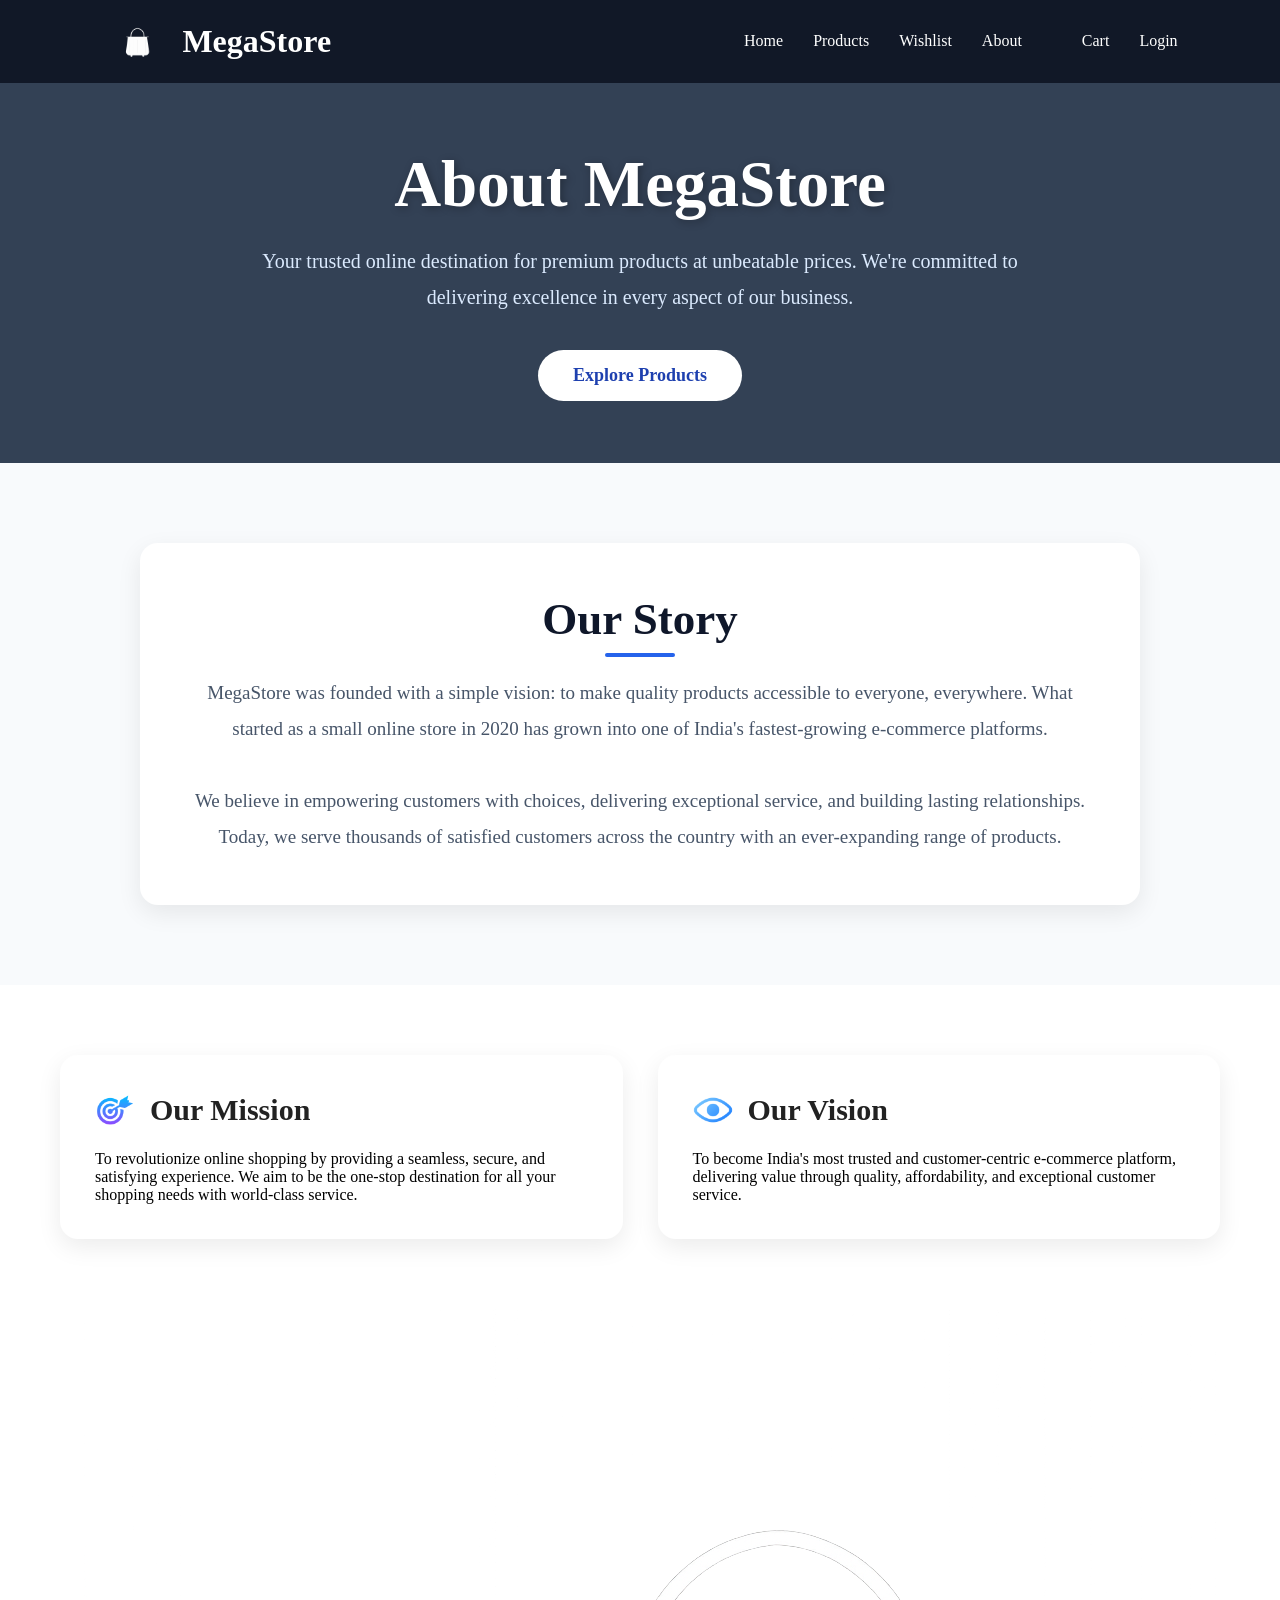
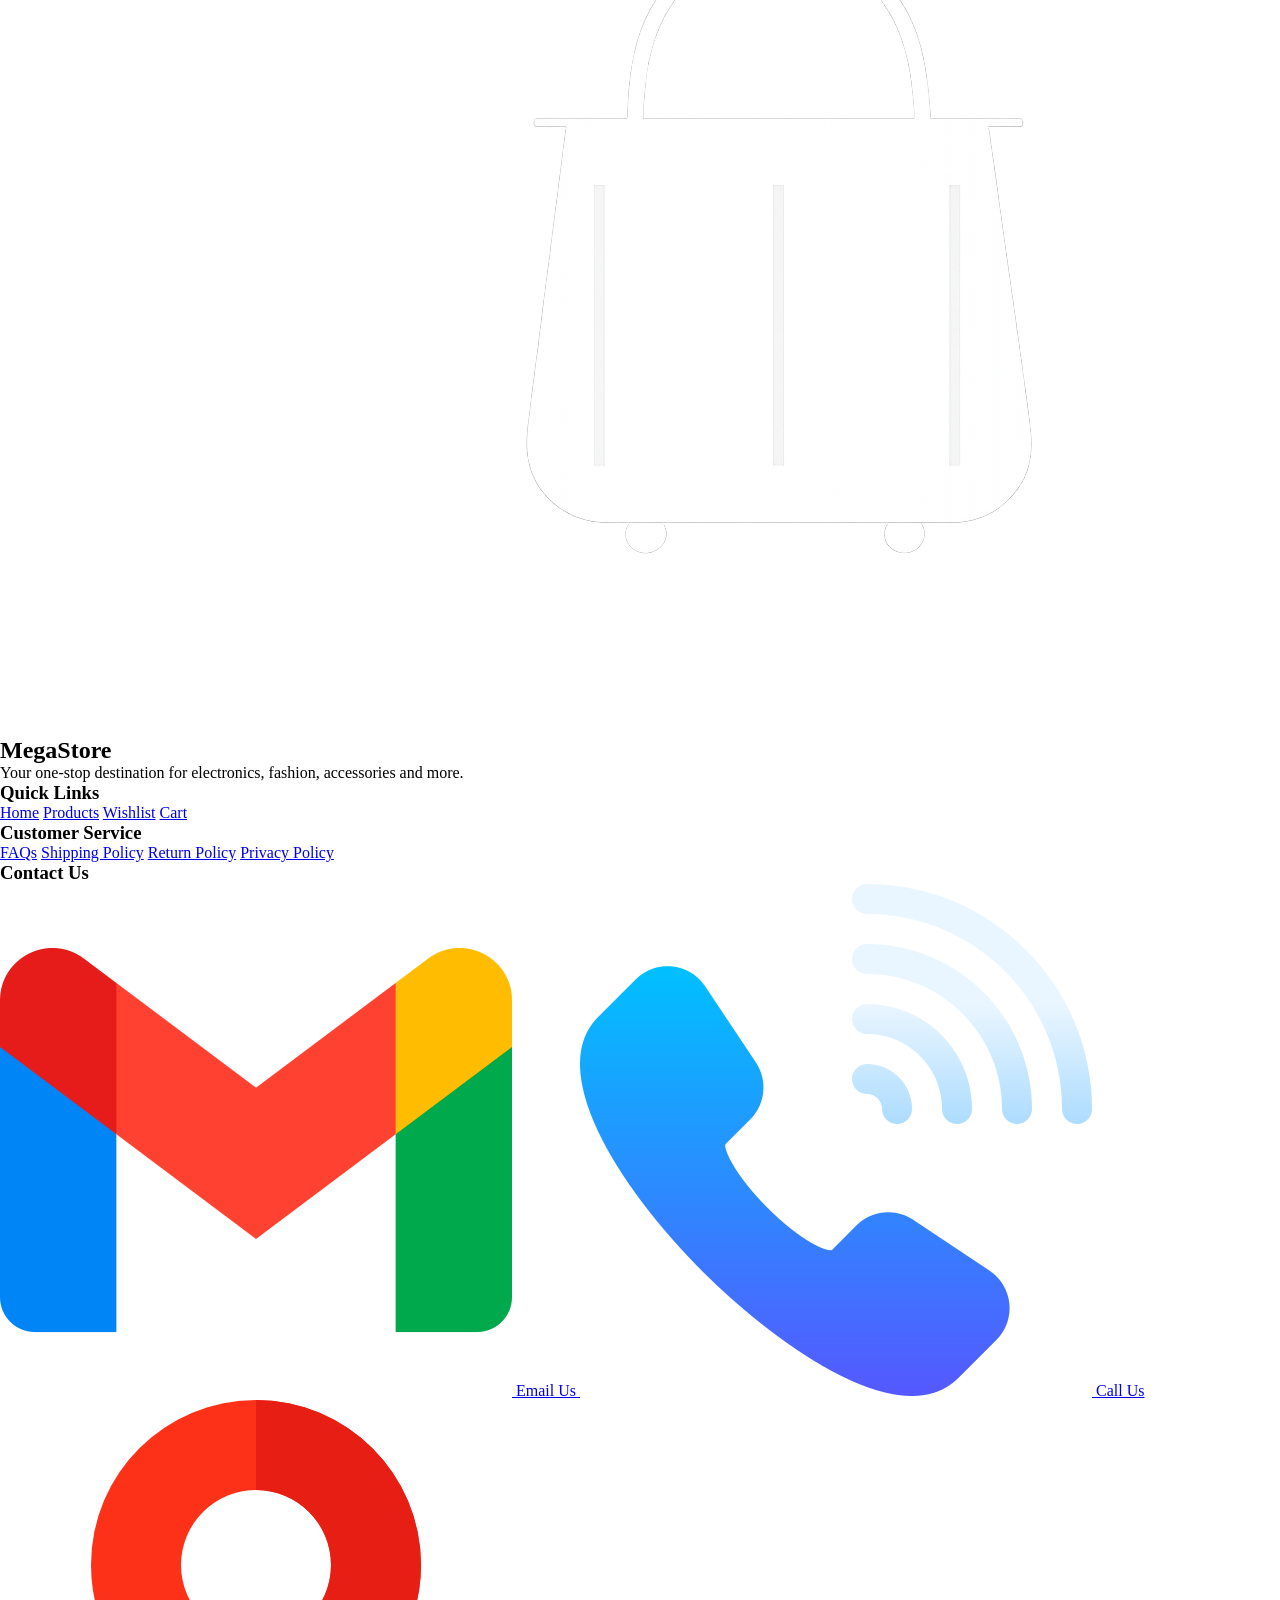
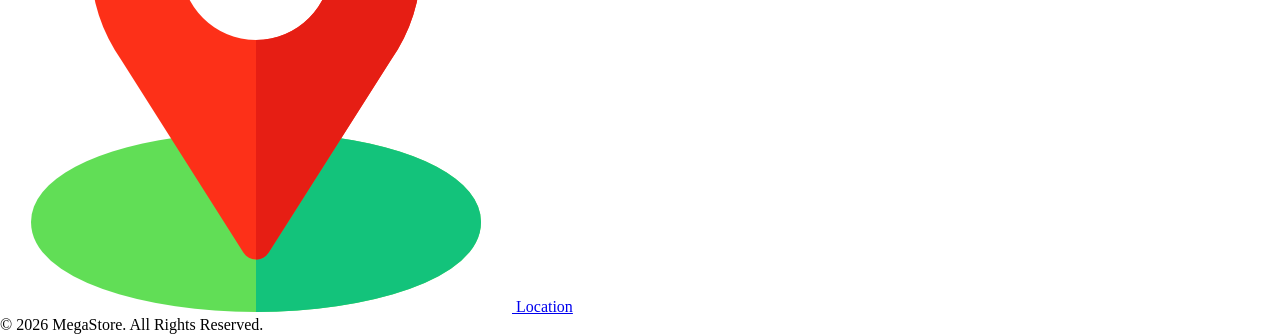
==== pages/about.html @ 61e73c15 "mission vission add" ====
<!DOCTYPE html>
<html>
<head>
  <title>About Page</title>
  <link rel="stylesheet" href="./../css/about.css">
  <link rel="stylesheet" href="./../css/header.css">
  <link rel="stylesheet" href="./../css/footer.css">
</head>
<body>
     <!-- header -->
  <header>
    <nav class="navbar">
      <div class="logo">
        <img src="./../images/logo.png" alt="Logo" class="logo-img" />
        <a href="./../index.html">MegaStore</a>
      </div>

      <ul class="nav-links">
        <li><a href="./../index.html">Home</a></li>
        <li><a href="#">Products</a></li>
        <li><a href="#">Wishlist</a></li>
        <li><a href="./about.html">About</li>
        <li><a href="#">Cart</a></li>
        <li><a href="#">Login</a></li>
      </ul>

      <div class="menu-btn" onclick="toggleMenu()">
        <img src="./../images/menu.png" alt="menu" />
      </div>
  </header>

   <!-- About Hero Section -->
<section class="hero">
    <div class="hero-content">
        <h1>About MegaStore</h1>

        <p>
            Your trusted online destination for premium products at unbeatable
            prices. We're committed to delivering excellence in every aspect
            of our business.
        </p>

        <a href="#" class="hero-btn">Explore Products</a>
    </div>
</section>

    <!-- About Content -->
    <section class="about-content">
      <div class="about-section">
        <h2>Our Story</h2>
        <p class="about-text">
          MegaStore was founded with a simple vision: to make quality products accessible to everyone, everywhere. What started as a small online store in 2020 has grown into one of India's fastest-growing e-commerce platforms. 
          <br><br>
          We believe in empowering customers with choices, delivering exceptional service, and building lasting relationships. Today, we serve thousands of satisfied customers across the country with an ever-expanding range of products.
        </p>
      </div>
    </section>

    <!-- Mission & Vision -->
<section class="mission-vision">

    <div class="mission-card">
        <h3>
            <img src="./../images/mission.png" alt="Mission" class="title-icon">
            Our Mission
        </h3>

        <p>
            To revolutionize online shopping by providing a seamless, secure, and satisfying experience.
            We aim to be the one-stop destination for all your shopping needs with world-class service.
        </p>
    </div>

    <div class="vision-card">
        <h3>
            <img src="./../images/vision.png" alt="Vision" class="title-icon">
            Our Vision
        </h3>

        <p>
            To become India's most trusted and customer-centric e-commerce platform,
            delivering value through quality, affordability, and exceptional customer service.
        </p>
    </div>

</section>


     <!-- footer -->
    <footer class="footer">
      <div class="footer-container">
        <div class="footer-box">
          <div class="footer-logo">
            <img src="./../images/logo.png" alt="Logo" class="footer-logo-img" />
            <h2>MegaStore</h2>
          </div>
          <p>
            Your one-stop destination for electronics, fashion, accessories and
            more.
          </p>
        </div>

        <div class="footer-box">
          <h3>Quick Links</h3>

          <a href="./../index.html">Home</a>
          <a href="./products.html">Products</a>
          <a href="./wishlist.html">Wishlist</a>
          <a href="./cart.html">Cart</a>
        </div>

        <div class="footer-box">
          <h3>Customer Service</h3>

          <a href="#">FAQs</a>
          <a href="#">Shipping Policy</a>
          <a href="#">Return Policy</a>
          <a href="#">Privacy Policy</a>
        </div>

        <div class="footer-box">
          <h3>Contact Us</h3>

          <a href="mailto:pratikshashinde2622@gmail.com">
            <img src="./../images/gmail.png" class="contact-icon" /> 
             Email Us
          </a>

          <a href="tel:+919595527262">
            <img src="./../images/phone.png" class="contact-icon" />
             Call Us
          </a>

          <a href="https://maps.app.goo.gl/vdkeZXEgAPpNCxTE6" target="_blank">
            <img src="./../images/location.png" class="contact-icon" />
            Location
          </a>
        </div>
      </div>

      <div class="footer-bottom">
        <p>© 2026 MegaStore. All Rights Reserved.</p>
      </div>
    </footer>
</body>
</html>
---- css/about.css ----
/* About Page Specific Styles */
 .about-hero {
   background: linear-gradient(135deg, #1e293b, #3b82f6);
   color: white;
   /* padding: 100px 8%; */
   padding: 120px 8% 100px;
   text-align: center;
 }

 /* Hero Section */
.hero{
    min-height: 380px;
    width: 100%;
    display: flex;
    justify-content: center;
    align-items: center;
    text-align: center;
    padding: 0 10%;

    background: #334155;
    color: #fff;
}
/* Hero Content */
.hero-content{
    max-width: 800px;
}

.hero-content h1{
    font-size: 65px;
    font-weight: 700;
    margin-bottom: 20px;
    line-height: 1.2;
    text-shadow: 2px 2px 8px rgba(0,0,0,0.3);
}

.hero-content p{
    font-size: 20px;
    line-height: 1.8;
    color: #dbeafe;
    margin-bottom: 35px;
}
/* Button */
.hero-btn{
    display: inline-block;
    padding: 15px 35px;
    background: #fff;
    color: #1e40af;
    text-decoration: none;
    border-radius: 40px;
    font-size: 18px;
    font-weight: 600;
    transition: 0.3s ease;
}

.hero-btn:hover{
    background: #2563eb;
    color: white;
    transform: translateY(-5px);
    box-shadow: 0 10px 25px rgba(37,99,235,0.4);
}
      /* About Content Section */
      .about-content{
    background: #f8fafc;
    padding: 80px 10%;
}

.about-section{
    max-width: 1000px;
    margin: auto;
    background: #fff;
    padding: 50px;
    border-radius: 18px;
    box-shadow: 0 8px 25px rgba(0,0,0,0.08);
    text-align: center;
}

.about-section h2{
    font-size: 45px;
    color: #0f172a;
    margin-bottom: 30px;
    position: relative;
    display: inline-block;
}

.about-section h2::after{
    content: "";
    position: absolute;
    width: 70px;
    height: 4px;
    background: #2563eb;
    left: 50%;
    bottom: -12px;
    transform: translateX(-50%);
    border-radius: 5px;
}

.about-text{
    font-size: 19px;
    line-height: 1.9;
    color: #475569;
}

/* Mission & Vision Section */

.mission-vision{
    display: flex;
    justify-content: center;
    gap: 35px;
    margin: 70px auto;
    flex-wrap: wrap;
    max-width: 1200px;
    padding: 0 20px;
}

/* Cards */
.mission-card,
.vision-card{
    position: relative;
    overflow: hidden;
    flex: 1;
    min-width: 320px;
    background: #fff;
    border-radius: 18px;
    padding: 35px;
    box-shadow: 0 8px 25px rgba(0,0,0,0.08);
    transition: all 0.35s ease;
    cursor: pointer;
}

/* Blue Line */
.mission-card::before,
.vision-card::before{
    content: "";
    position: absolute;
    top: 0;
    left: 0;
    width: 0;
    height: 5px;
    background: #007bff;
    transition: width 0.4s ease;
}

/* Hover Effect */
.mission-card:hover,
.vision-card:hover{
    transform: translateY(-10px);
    box-shadow: 0 18px 40px rgba(0,0,0,0.18);
}

/* Blue Line Animation */
.mission-card:hover::before,
.vision-card:hover::before{
    width: 100%;
}

/* Heading */
.mission-card h3,
.vision-card h3{
    display: flex;
    align-items: center;
    gap: 15px;
    font-size: 30px;
    margin-bottom: 20px;
    color: #222;
}

/* Icon */
.title-icon{
    width: 40px;
    height: 40px;
}
---- css/header.css ----
* {
    margin: 0;
    padding: 0;
    box-sizing: border-box;
}

header .navbar {
    display: flex;
    justify-content: space-between;
    align-items: center;
    padding: 18px 8%;
    background-color: #111827;
    position: sticky;
    top: 0;
    z-index: 1000;
}

.logo {
    display: flex;
    align-items: center;
    gap: 10px;
}

.logo-img {
    width: 70px;
    height: auto;
    object-fit: contain;
    display: block;
}

.nav-links a:hover {
    color: #3b82f6;
}

.menu-btn {
    display: none;
    cursor: pointer;
}

.menu-btn img {
    width: 32px;
    height: 32px;
    object-fit: contain;
}

.logo a {
    text-decoration: none;
    color: white;
    font-size: 2rem;
    font-weight: bold;
    line-height: 1;
}

.nav-links {
    display: flex;
    list-style: none;
    gap: 30px;
}

.nav-links a {
    text-decoration: none;
    color: white;
    font-size: 1rem;
    transition: 0.3s;
}

/* responsive */
@media(max-width:768px) {

    .menu-btn {
        display: block;
    }

    .nav-links {
        position: absolute;
        top: 75px;
        left: 0;
        width: 100%;
        background: #111827;
        flex-direction: column;
        align-items: center;
        gap: 20px;
        padding: 20px 0;
        display: none;
    }

    .nav-links.active {
        display: flex !important;
    }
}
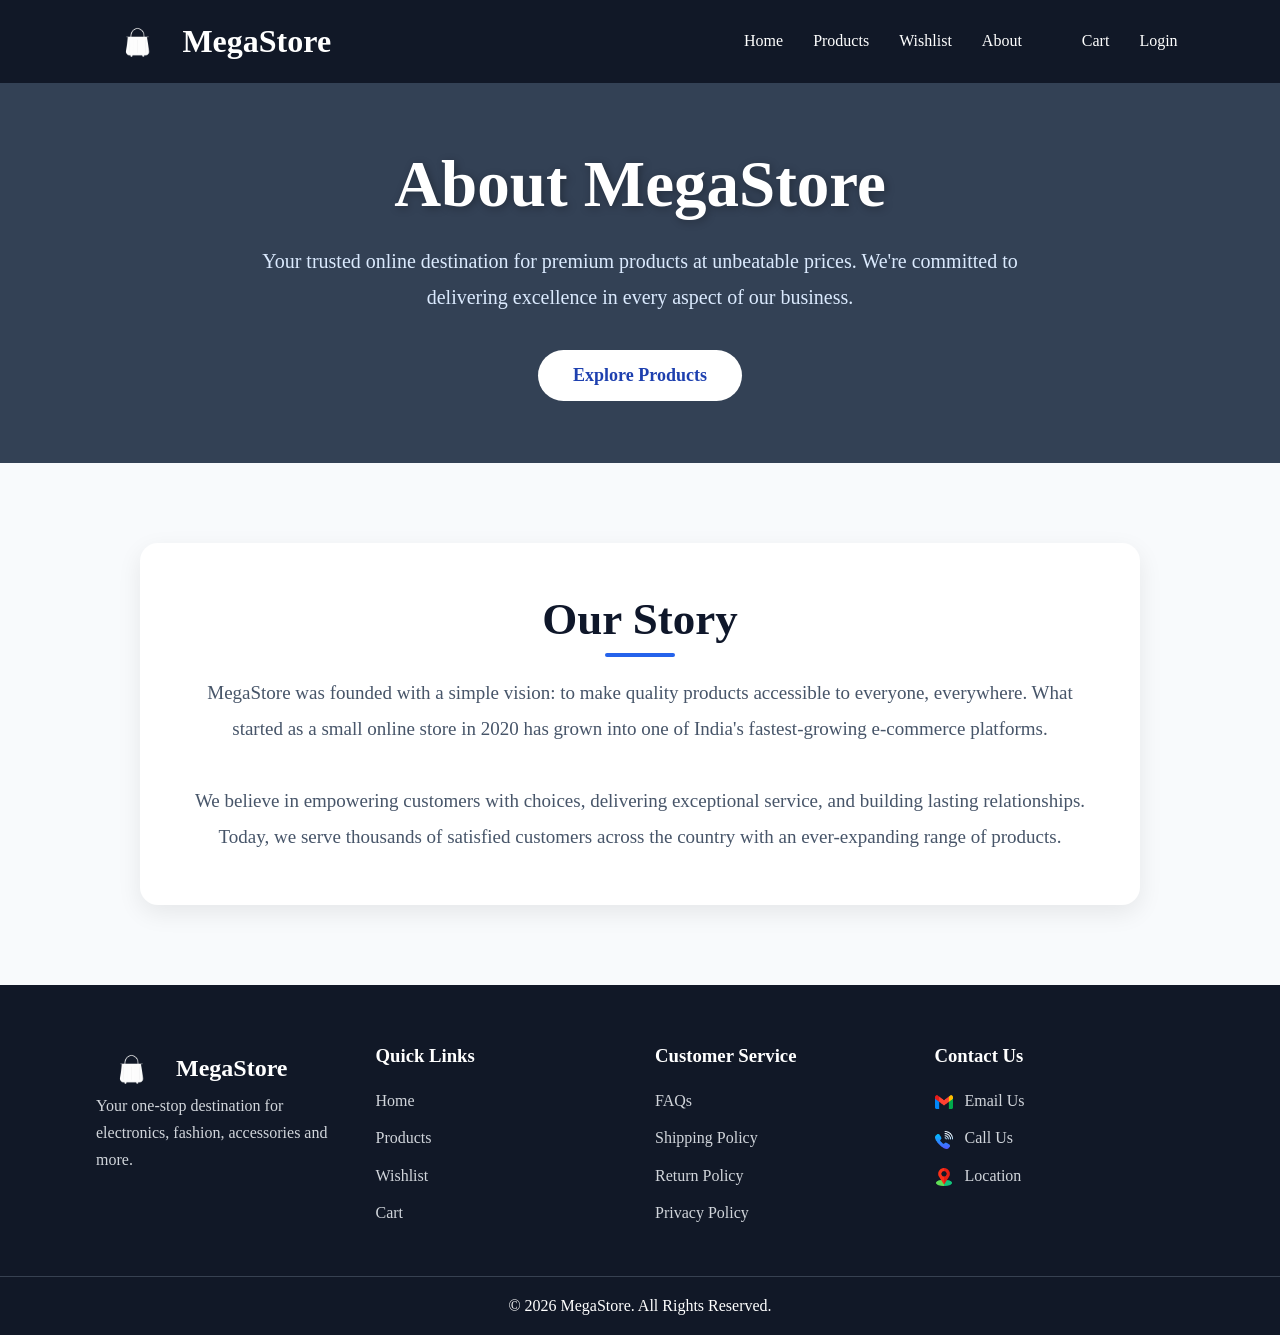
==== commit 2fdb3e66: "Merge branch 'PratikshaShinde21:main' into main" ====
--- a/pages/about.html
+++ b/pages/about.html
@@ -55,35 +55,6 @@
         </p>
       </div>
     </section>
-
-    <!-- Mission & Vision -->
-<section class="mission-vision">
-
-    <div class="mission-card">
-        <h3>
-            <img src="./../images/mission.png" alt="Mission" class="title-icon">
-            Our Mission
-        </h3>
-
-        <p>
-            To revolutionize online shopping by providing a seamless, secure, and satisfying experience.
-            We aim to be the one-stop destination for all your shopping needs with world-class service.
-        </p>
-    </div>
-
-    <div class="vision-card">
-        <h3>
-            <img src="./../images/vision.png" alt="Vision" class="title-icon">
-            Our Vision
-        </h3>
-
-        <p>
-            To become India's most trusted and customer-centric e-commerce platform,
-            delivering value through quality, affordability, and exceptional customer service.
-        </p>
-    </div>
-
-</section>
 
 
      <!-- footer -->
--- a/css/about.css
+++ b/css/about.css
@@ -98,74 +98,4 @@
     font-size: 19px;
     line-height: 1.9;
     color: #475569;
-}
-
-/* Mission & Vision Section */
-
-.mission-vision{
-    display: flex;
-    justify-content: center;
-    gap: 35px;
-    margin: 70px auto;
-    flex-wrap: wrap;
-    max-width: 1200px;
-    padding: 0 20px;
-}
-
-/* Cards */
-.mission-card,
-.vision-card{
-    position: relative;
-    overflow: hidden;
-    flex: 1;
-    min-width: 320px;
-    background: #fff;
-    border-radius: 18px;
-    padding: 35px;
-    box-shadow: 0 8px 25px rgba(0,0,0,0.08);
-    transition: all 0.35s ease;
-    cursor: pointer;
-}
-
-/* Blue Line */
-.mission-card::before,
-.vision-card::before{
-    content: "";
-    position: absolute;
-    top: 0;
-    left: 0;
-    width: 0;
-    height: 5px;
-    background: #007bff;
-    transition: width 0.4s ease;
-}
-
-/* Hover Effect */
-.mission-card:hover,
-.vision-card:hover{
-    transform: translateY(-10px);
-    box-shadow: 0 18px 40px rgba(0,0,0,0.18);
-}
-
-/* Blue Line Animation */
-.mission-card:hover::before,
-.vision-card:hover::before{
-    width: 100%;
-}
-
-/* Heading */
-.mission-card h3,
-.vision-card h3{
-    display: flex;
-    align-items: center;
-    gap: 15px;
-    font-size: 30px;
-    margin-bottom: 20px;
-    color: #222;
-}
-
-/* Icon */
-.title-icon{
-    width: 40px;
-    height: 40px;
-}
+}
--- a/css/footer.css
+++ b/css/footer.css
@@ -0,0 +1,65 @@
+/* footer */
+.footer {
+    background: #111827;
+    color: white;
+    padding-top: 60px;
+}
+
+.footer-logo{
+display: flex;
+    align-items: center;
+    gap: 10px;
+}
+
+.footer-logo-img{
+    width: 70px;
+    height: auto;
+    object-fit: contain;
+    display: block;
+}
+
+.footer-logo h2{
+    text-decoration: none;
+    color: white;
+    font-size: 24px;
+    font-weight: bold;
+    line-height: 1;
+}
+
+.footer-container {
+    width: 85%;
+    margin: auto;
+    display: grid;
+    grid-template-columns: repeat(auto-fit, minmax(220px, 1fr));
+    gap: 30px;
+}
+
+.footer-box h3 {
+    margin-bottom: 20px;
+}
+
+ .footer-box p ,
+.footer-box a { 
+    display: block;
+    color: #d1d5db;
+    text-decoration: none;
+    margin-bottom: 10px;
+    line-height: 1.7;
+}
+
+.footer-box a:hover {
+    color: #2563eb;
+}
+
+.footer-bottom {
+    text-align: center;
+    margin-top: 40px;
+    padding: 20px;
+    border-top: 1px solid #374151;
+}
+.contact-icon{
+    width: 18px;
+    height: 18px;
+    vertical-align: middle;
+    margin-right: 8px;
+}
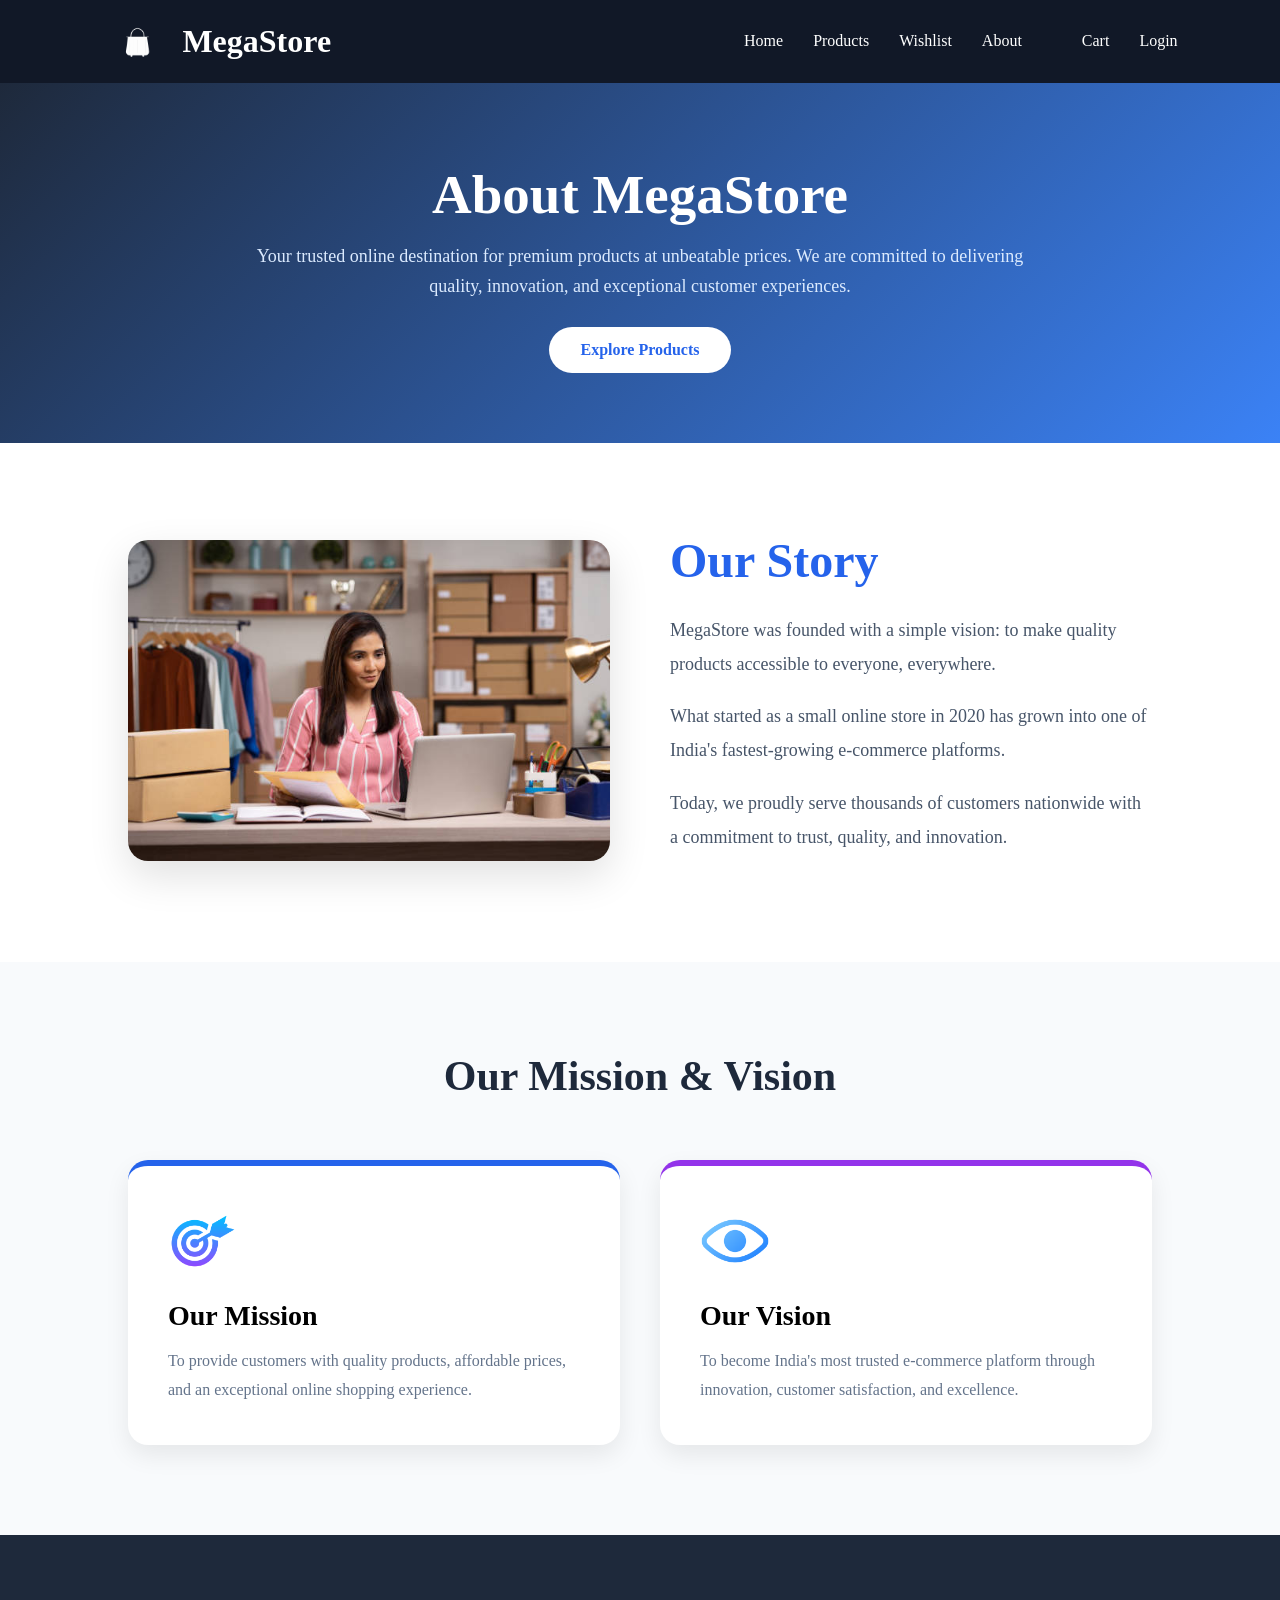
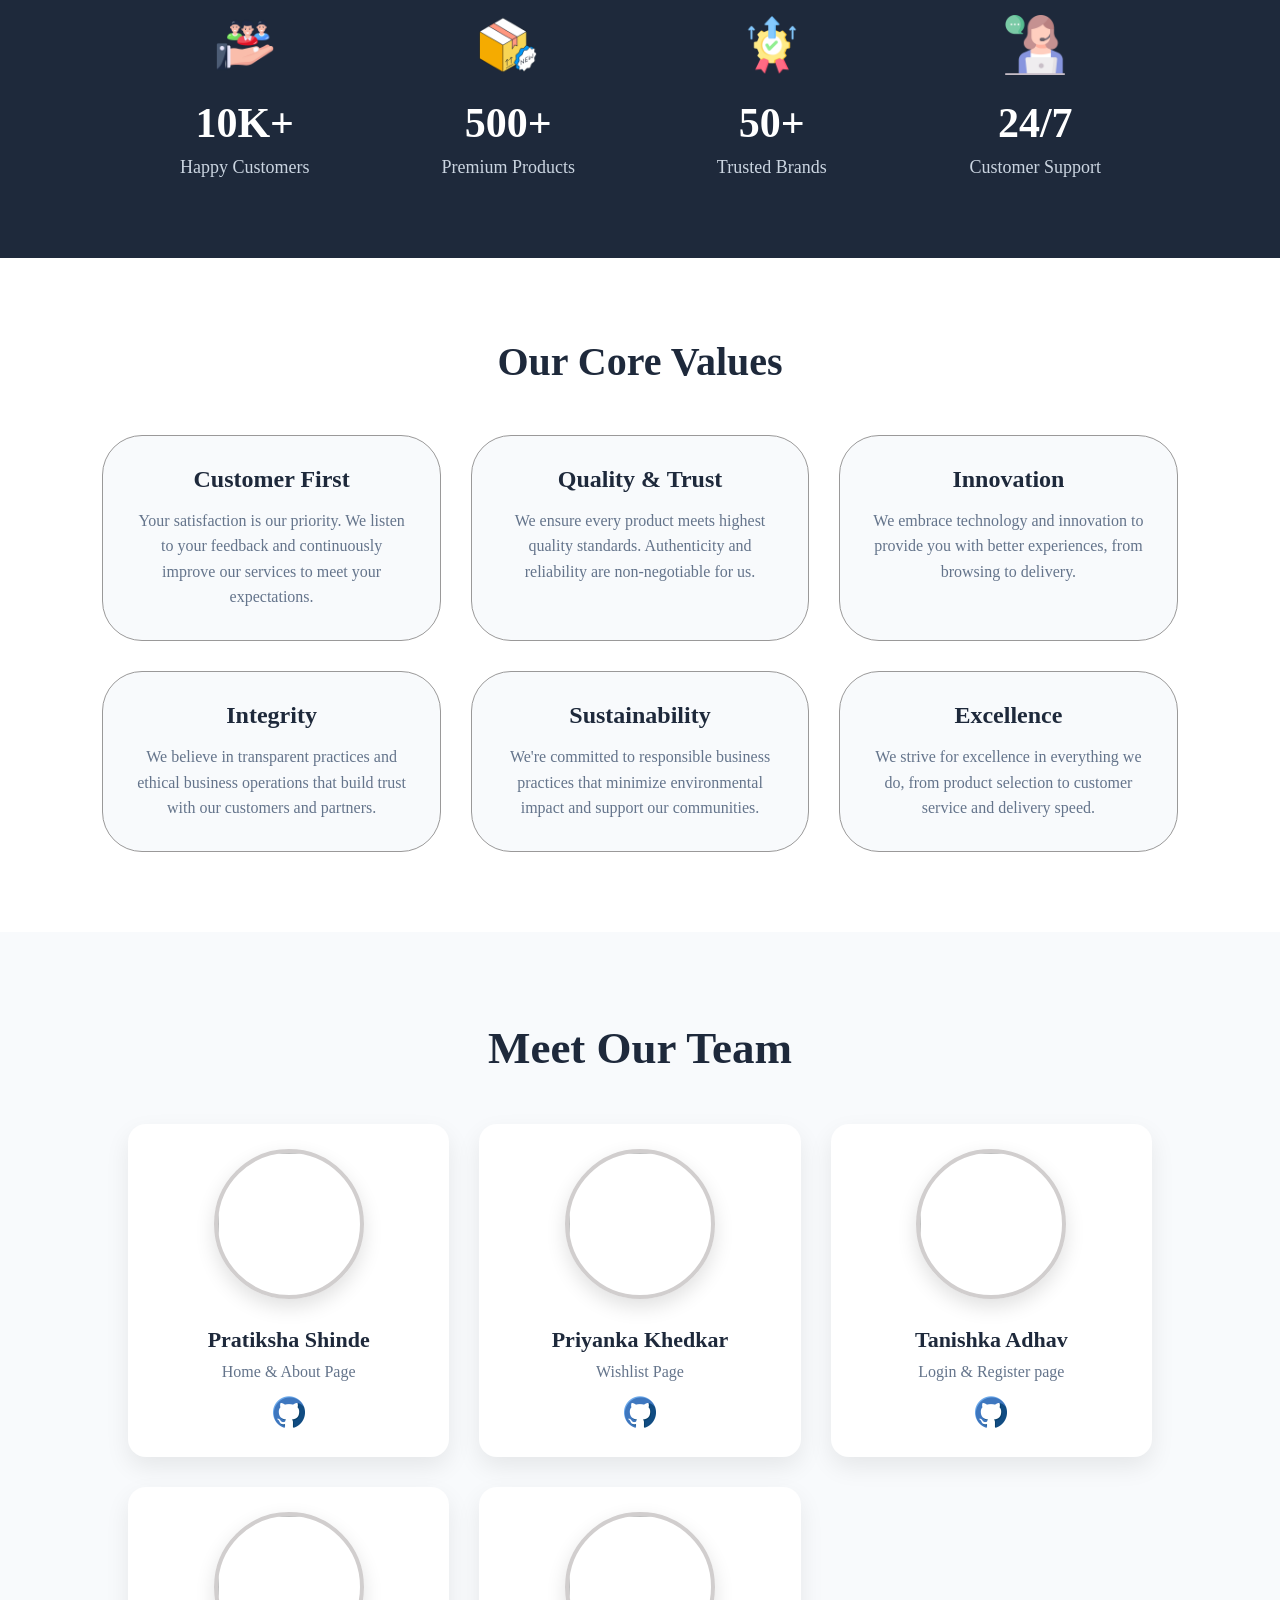
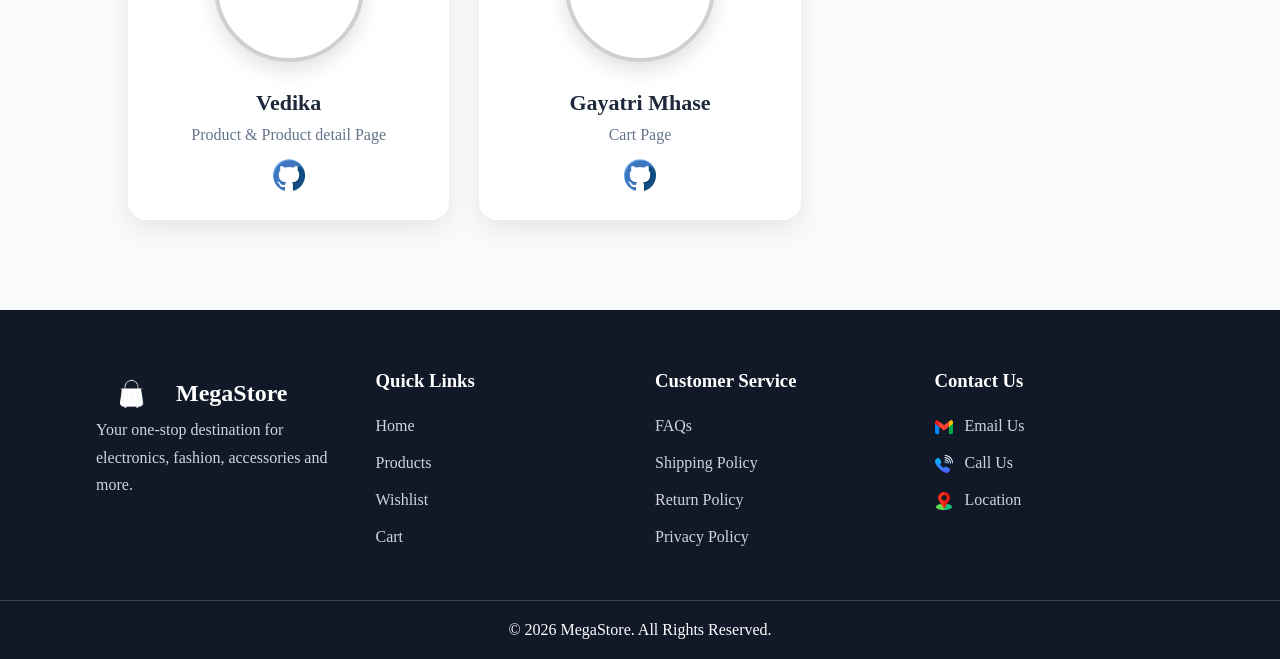
==== commit 216f5993: "team member add" ====
--- a/pages/about.html
+++ b/pages/about.html
@@ -17,11 +17,11 @@
 
       <ul class="nav-links">
         <li><a href="./../index.html">Home</a></li>
-        <li><a href="#">Products</a></li>
-        <li><a href="#">Wishlist</a></li>
+        <li><a href="./product.html">Products</a></li>
+        <li><a href="./wishlist.html">Wishlist</a></li>
         <li><a href="./about.html">About</li>
-        <li><a href="#">Cart</a></li>
-        <li><a href="#">Login</a></li>
+        <li><a href="./cart.html">Cart</a></li>
+        <li><a href="./login.html">Login</a></li>
       </ul>
 
       <div class="menu-btn" onclick="toggleMenu()">
@@ -29,32 +29,271 @@
       </div>
   </header>
 
-   <!-- About Hero Section -->
-<section class="hero">
+<!-- About Hero Section -->
+<section class="about-hero">
+
     <div class="hero-content">
         <h1>About MegaStore</h1>
 
         <p>
-            Your trusted online destination for premium products at unbeatable
-            prices. We're committed to delivering excellence in every aspect
-            of our business.
+            Your trusted online destination for premium products at unbeatable prices.
+            We are committed to delivering quality, innovation, and exceptional customer experiences.
         </p>
 
-        <a href="#" class="hero-btn">Explore Products</a>
-    </div>
-</section>
-
-    <!-- About Content -->
-    <section class="about-content">
-      <div class="about-section">
+        <a href="./products.html" class="hero-btn">
+            Explore Products
+        </a>
+    </div>
+
+</section>
+
+
+<!-- Our Story Section -->
+
+<section class="story-section">
+
+    <div class="story-image">
+
+        <img src="./../images/story.jpg" alt="Our Story">
+
+    </div>
+
+    <div class="story-content">
+
         <h2>Our Story</h2>
-        <p class="about-text">
-          MegaStore was founded with a simple vision: to make quality products accessible to everyone, everywhere. What started as a small online store in 2020 has grown into one of India's fastest-growing e-commerce platforms. 
-          <br><br>
-          We believe in empowering customers with choices, delivering exceptional service, and building lasting relationships. Today, we serve thousands of satisfied customers across the country with an ever-expanding range of products.
+
+        <p>
+            MegaStore was founded with a simple vision: to make quality products
+            accessible to everyone, everywhere.
         </p>
+
+        <p>
+            What started as a small online store in 2020 has grown into one of
+            India's fastest-growing e-commerce platforms.
+        </p>
+
+        <p>
+            Today, we proudly serve thousands of customers nationwide with a
+            commitment to trust, quality, and innovation.
+        </p>
+
+    </div>
+
+</section>
+
+<!-- mission and vission -->
+<section class="mission-section">
+
+    <h2>Our Mission & Vision</h2>
+
+    <div class="mission-container">
+
+        <!-- Mission -->
+
+        <div class="mission-box">
+
+            <img src="./../images/mission.png" alt="Mission" class="mv-icon">
+
+            <h3>Our Mission</h3>
+
+            <p>
+                To provide customers with quality products, affordable prices,
+                and an exceptional online shopping experience.
+            </p>
+
+        </div>
+
+        <!-- Vision -->
+
+        <div class="vision-box">
+
+            <img src="./../images/vision.png" alt="Vision" class="mv-icon">
+
+            <h3>Our Vision</h3>
+
+            <p>
+                To become India's most trusted e-commerce platform through
+                innovation, customer satisfaction, and excellence.
+            </p>
+
+        </div>
+
+    </div>
+
+</section>
+
+      <!-- Statistics -->
+<section class="stats">
+
+    <div class="stat-box">
+
+        <img src="./../images/customers.png" alt="Customers">
+
+        <h2>10K+</h2>
+
+        <p>Happy Customers</p>
+
+    </div>
+
+    <div class="stat-box">
+
+        <img src="./../images/product.png" alt="Products">
+
+        <h2>500+</h2>
+
+        <p>Premium Products</p>
+
+    </div>
+
+    <div class="stat-box">
+
+        <img src="./../images/brand.png" alt="Brands">
+
+        <h2>50+</h2>
+
+        <p>Trusted Brands</p>
+
+    </div>
+
+    <div class="stat-box">
+
+        <img src="./../images/support.png" alt="Support">
+
+        <h2>24/7</h2>
+
+        <p>Customer Support</p>
+
+    </div>
+
+</section>
+
+    <!-- Our Values -->
+    <section class="values">
+      <h2>Our Core Values</h2>
+      <div class="values-grid">
+        <div class="value-card">
+          <h3>Customer First</h3>
+          <p>Your satisfaction is our priority. We listen to your feedback and continuously improve our services to meet your expectations.</p>
+        </div>
+
+        <div class="value-card">
+          <h3>Quality & Trust</h3>
+          <p>We ensure every product meets highest quality standards. Authenticity and reliability are non-negotiable for us.</p>
+        </div>
+
+        <div class="value-card">
+          <h3>Innovation</h3>
+          <p>We embrace technology and innovation to provide you with better experiences, from browsing to delivery.</p>
+        </div>
+
+        <div class="value-card">
+          <h3>Integrity</h3>
+          <p>We believe in transparent practices and ethical business operations that build trust with our customers and partners.</p>
+        </div>
+
+        <div class="value-card">
+          <h3>Sustainability</h3>
+          <p>We're committed to responsible business practices that minimize environmental impact and support our communities.</p>
+        </div>
+
+        <div class="value-card">
+          <h3>Excellence</h3>
+          <p>We strive for excellence in everything we do, from product selection to customer service and delivery speed.</p>
+        </div>
       </div>
     </section>
+
+    <!-- Team Section -->
+<section class="team">
+
+    <h2>Meet Our Team</h2>
+
+    <div class="team-grid">
+
+        <!-- Member 1 -->
+        <div class="team-member">
+            <div class="member-image">
+                <img src="https://avatars.githubusercontent.com/u/237554624?v=4">
+            </div>
+
+            <div class="member-info">
+                <h3>Pratiksha Shinde</h3>
+                <p class="member-role"> Home & About Page</p>
+
+                <a href="https://github.com/PratikshaShinde21" target="_blank">
+                    <img src="./../images/github.png" alt="GitHub" class="github-icon">
+                </a>
+            </div>
+        </div>
+
+        <!-- Member 2 -->
+        <div class="team-member">
+            <div class="member-image">
+                <img src="https://avatars.githubusercontent.com/u/173941003?v=4">
+            </div>
+
+            <div class="member-info">
+                <h3>Priyanka Khedkar</h3>
+                <p class="member-role">Wishlist Page</p>
+
+                <a href="https://github.com/Priyankakhedkar10" target="_blank">
+                    <img src="./../images/github.png" alt="GitHub" class="github-icon">
+                </a>
+            </div>
+        </div>
+
+        <!-- Member 3 -->
+        <div class="team-member">
+            <div class="member-image">
+                <img src="https://avatars.githubusercontent.com/u/257543562?v=4">
+            </div>
+
+            <div class="member-info">
+                <h3>Tanishka Adhav</h3>
+                <p class="member-role">Login & Register page</p>
+
+                <a href="https://github.com/tanishkaadhav30" target="_blank">
+                    <img src="./../images/github.png" alt="GitHub" class="github-icon">
+                </a>
+            </div>
+        </div>
+
+        <!-- Member 4 -->
+        <div class="team-member">
+            <div class="member-image">
+                <img src="https://avatars.githubusercontent.com/u/137777541?v=4">
+            </div>
+
+            <div class="member-info">
+                <h3>Vedika</h3>
+                <p class="member-role">Product & Product detail Page</p>
+
+                <a href="https://github.com/vedika2554" target="_blank">
+                    <img src="./../images/github.png" alt="GitHub" class="github-icon">
+                </a>
+            </div>
+        </div>
+
+        <!-- Member 5 -->
+        <div class="team-member">
+            <div class="member-image">
+                <img src="https://avatars.githubusercontent.com/u/236081341?v=4">
+            </div>
+
+            <div class="member-info">
+                <h3>Gayatri Mhase</h3>
+                <p class="member-role">Cart Page</p>
+
+                <a href="https://github.com/Gayatrimhase021" target="_blank">
+                    <img src="./../images/github.png" alt="GitHub" class="github-icon">
+                </a>
+            </div>
+        </div>
+
+    </div>
+
+</section>
+    
 
 
      <!-- footer -->
--- a/css/about.css
+++ b/css/about.css
@@ -7,95 +7,323 @@
    text-align: center;
  }
 
- /* Hero Section */
-.hero{
-    min-height: 380px;
-    width: 100%;
-    display: flex;
-    justify-content: center;
-    align-items: center;
-    text-align: center;
-    padding: 0 10%;
-
-    background: #334155;
-    color: #fff;
-}
-/* Hero Content */
-.hero-content{
-    max-width: 800px;
-}
-
-.hero-content h1{
-    font-size: 65px;
-    font-weight: 700;
-    margin-bottom: 20px;
-    line-height: 1.2;
-    text-shadow: 2px 2px 8px rgba(0,0,0,0.3);
-}
-
-.hero-content p{
-    font-size: 20px;
-    line-height: 1.8;
-    color: #dbeafe;
-    margin-bottom: 35px;
-}
-/* Button */
-.hero-btn{
-    display: inline-block;
-    padding: 15px 35px;
-    background: #fff;
-    color: #1e40af;
-    text-decoration: none;
-    border-radius: 40px;
-    font-size: 18px;
-    font-weight: 600;
-    transition: 0.3s ease;
-}
-
-.hero-btn:hover{
-    background: #2563eb;
-    color: white;
-    transform: translateY(-5px);
-    box-shadow: 0 10px 25px rgba(37,99,235,0.4);
-}
-      /* About Content Section */
-      .about-content{
-    background: #f8fafc;
-    padding: 80px 10%;
-}
-
-.about-section{
-    max-width: 1000px;
-    margin: auto;
-    background: #fff;
-    padding: 50px;
-    border-radius: 18px;
-    box-shadow: 0 8px 25px rgba(0,0,0,0.08);
-    text-align: center;
-}
-
-.about-section h2{
-    font-size: 45px;
-    color: #0f172a;
-    margin-bottom: 30px;
-    position: relative;
-    display: inline-block;
-}
-
-.about-section h2::after{
-    content: "";
-    position: absolute;
-    width: 70px;
-    height: 4px;
-    background: #2563eb;
-    left: 50%;
-    bottom: -12px;
-    transform: translateX(-50%);
-    border-radius: 5px;
-}
-
-.about-text{
-    font-size: 19px;
-    line-height: 1.9;
-    color: #475569;
+ /* hero section */
+ .about-hero {
+   background: linear-gradient(135deg, #1e293b);
+   color: white;
+   text-align: center;
+   padding: 80px 10% 70px;
+ }
+
+ .hero-content {
+   max-width: 800px;
+   margin: auto;
+ }
+
+ .hero-content h1 {
+   font-size: 55px;
+   margin-bottom: 15px;
+ }
+
+ .hero-content p {
+   font-size: 18px;
+   line-height: 1.7;
+   color: #dbeafe;
+   margin-bottom: 25px;
+ }
+
+ .hero-btn {
+   display: inline-block;
+   padding: 14px 32px;
+   background: white;
+   color: #2563eb;
+   text-decoration: none;
+   border-radius: 40px;
+   font-weight: 600;
+   transition: .3s;
+ }
+
+ .hero-btn:hover {
+   transform: translateY(-5px);
+   background: #dbeafe;
+ }
+
+ /* STORY SECTION */
+ .story-section {
+   display: flex;
+   align-items: center;
+   justify-content: center;
+   gap: 60px;
+
+   padding: 90px 10%;
+
+   background: white;
+
+   flex-wrap: wrap;
+ }
+
+ .story-image {
+   flex: 1;
+   min-width: 320px;
+ }
+
+ .story-image img {
+   width: 100%;
+   border-radius: 20px;
+   box-shadow: 0 15px 40px rgba(0, 0, 0, .12);
+ }
+
+ .story-content {
+   flex: 1;
+   min-width: 320px;
+ }
+
+ .story-content h2 {
+   font-size: 48px;
+   color: #2563eb;
+   margin-bottom: 25px;
+   position: relative;
+ }
+
+ .story-content p {
+   font-size: 18px;
+   line-height: 1.9;
+   color: #475569;
+   margin-bottom: 18px;
+ }
+
+ /* mission section */
+ .mission-section {
+   padding: 90px 10%;
+   background: #f8fafc;
+ }
+
+ .mission-section h2 {
+   text-align: center;
+   font-size: 42px;
+   margin-bottom: 60px;
+   color: #1e293b;
+ }
+
+ .mission-container {
+   display: flex;
+   gap: 40px;
+   flex-wrap: wrap;
+ }
+
+ .mission-box,
+ .vision-box {
+
+   flex: 1;
+   min-width: 320px;
+
+   background: white;
+
+   padding: 40px;
+
+   border-radius: 20px;
+
+   box-shadow: 0 10px 25px rgba(0, 0, 0, .08);
+
+   transition: .35s;
+
+   position: relative;
+
+   overflow: hidden;
+ }
+
+ .mission-box {
+
+   border-top: 6px solid #2563eb;
+
+ }
+
+ .vision-box {
+
+   border-top: 6px solid #9333ea;
+
+ }
+
+ .mission-box:hover,
+ .vision-box:hover {
+
+   transform: translateY(-12px);
+
+   box-shadow: 0 20px 40px rgba(0, 0, 0, .15);
+
+ }
+
+ .mv-icon {
+
+   width: 70px;
+
+   margin-bottom: 20px;
+
+ }
+
+ .mission-box h3,
+ .vision-box h3 {
+
+   font-size: 28px;
+
+   margin-bottom: 15px;
+
+ }
+
+ .mission-box p,
+ .vision-box p {
+
+   line-height: 1.8;
+
+   color: #64748b;
+
+ }
+
+ /* statatics */
+ .stats {
+
+   background: #1e293b;
+
+   color: white;
+
+   display: grid;
+
+   grid-template-columns: repeat(auto-fit, minmax(220px, 1fr));
+
+   gap: 30px;
+
+   padding: 80px 10%;
+
+   text-align: center;
+
+ }
+
+ .stat-box img {
+
+   width: 60px;
+
+   margin-bottom: 20px;
+
+ }
+
+ .stat-box h2 {
+
+   font-size: 42px;
+
+   margin-bottom: 10px;
+
+ }
+
+ .stat-box p {
+
+   color: #cbd5e1;
+
+   font-size: 18px;
+
+ }
+
+ /* Values Section */
+ .values {
+   padding: 80px 8%;
+
+ }
+
+ .values h2 {
+   text-align: center;
+   font-size: 2.5rem;
+   margin-bottom: 50px;
+   color: #1e293b;
+ }
+
+ .values-grid {
+   display: grid;
+   grid-template-columns: repeat(auto-fit, minmax(250px, 1fr));
+   gap: 30px;
+ }
+
+ .value-card {
+   background: #f8fafc;
+   padding: 30px;
+   border-radius: 40px;
+   text-align: center;
+   border: 1px solid rgb(154, 153, 153);
+   transition: 0.3s;
+ }
+
+ .value-card:hover {
+   transform: translateY(-10px);
+   box-shadow: 0 10px 25px rgba(0, 0, 0, 0.1);
+ }
+
+ .value-card h3 {
+   color: #1e293b;
+   margin-bottom: 15px;
+   font-size: 1.5rem;
+ }
+
+ .value-card p {
+   color: #64748b;
+   line-height: 1.6;
+ }
+
+ .team{
+    padding:90px 10%;
+    background:#f8fafc;
+    text-align:center;
+}
+
+.team h2{
+    font-size:45px;
+    color:#1e293b;;
+    margin-bottom:50px;
+}
+
+.team-grid{
+    display:grid;
+    grid-template-columns:repeat(auto-fit,minmax(240px,1fr));
+    gap:30px;
+}
+
+.team-member{
+    background:#fff;
+    border-radius:18px;
+    padding:25px;
+    box-shadow:0 10px 25px rgba(0,0,0,.08);
+    transition:.3s;
+}
+
+.team-member:hover{
+    transform:translateY(-8px);
+}
+
+.member-image img{
+    width:150px;
+    height:150px;
+    border-radius:50%;
+    object-fit:cover;
+    border:4px solid #d1cece;
+    box-shadow:0 8px 20px rgba(0,0,0,.12);
+}
+
+.member-info h3{
+    margin-top:20px;
+    font-size:22px;
+    color:#1e293b;
+}
+
+.member-role{
+    color:#64748b;
+    margin:10px 0 15px;
+    font-size:16px;
+}
+
+.github-icon{
+    width:32px;
+    height:32px;
+    transition:.3s;
+    cursor:pointer;
+}
+
+.github-icon:hover{
+    transform:scale(1.2);
 }
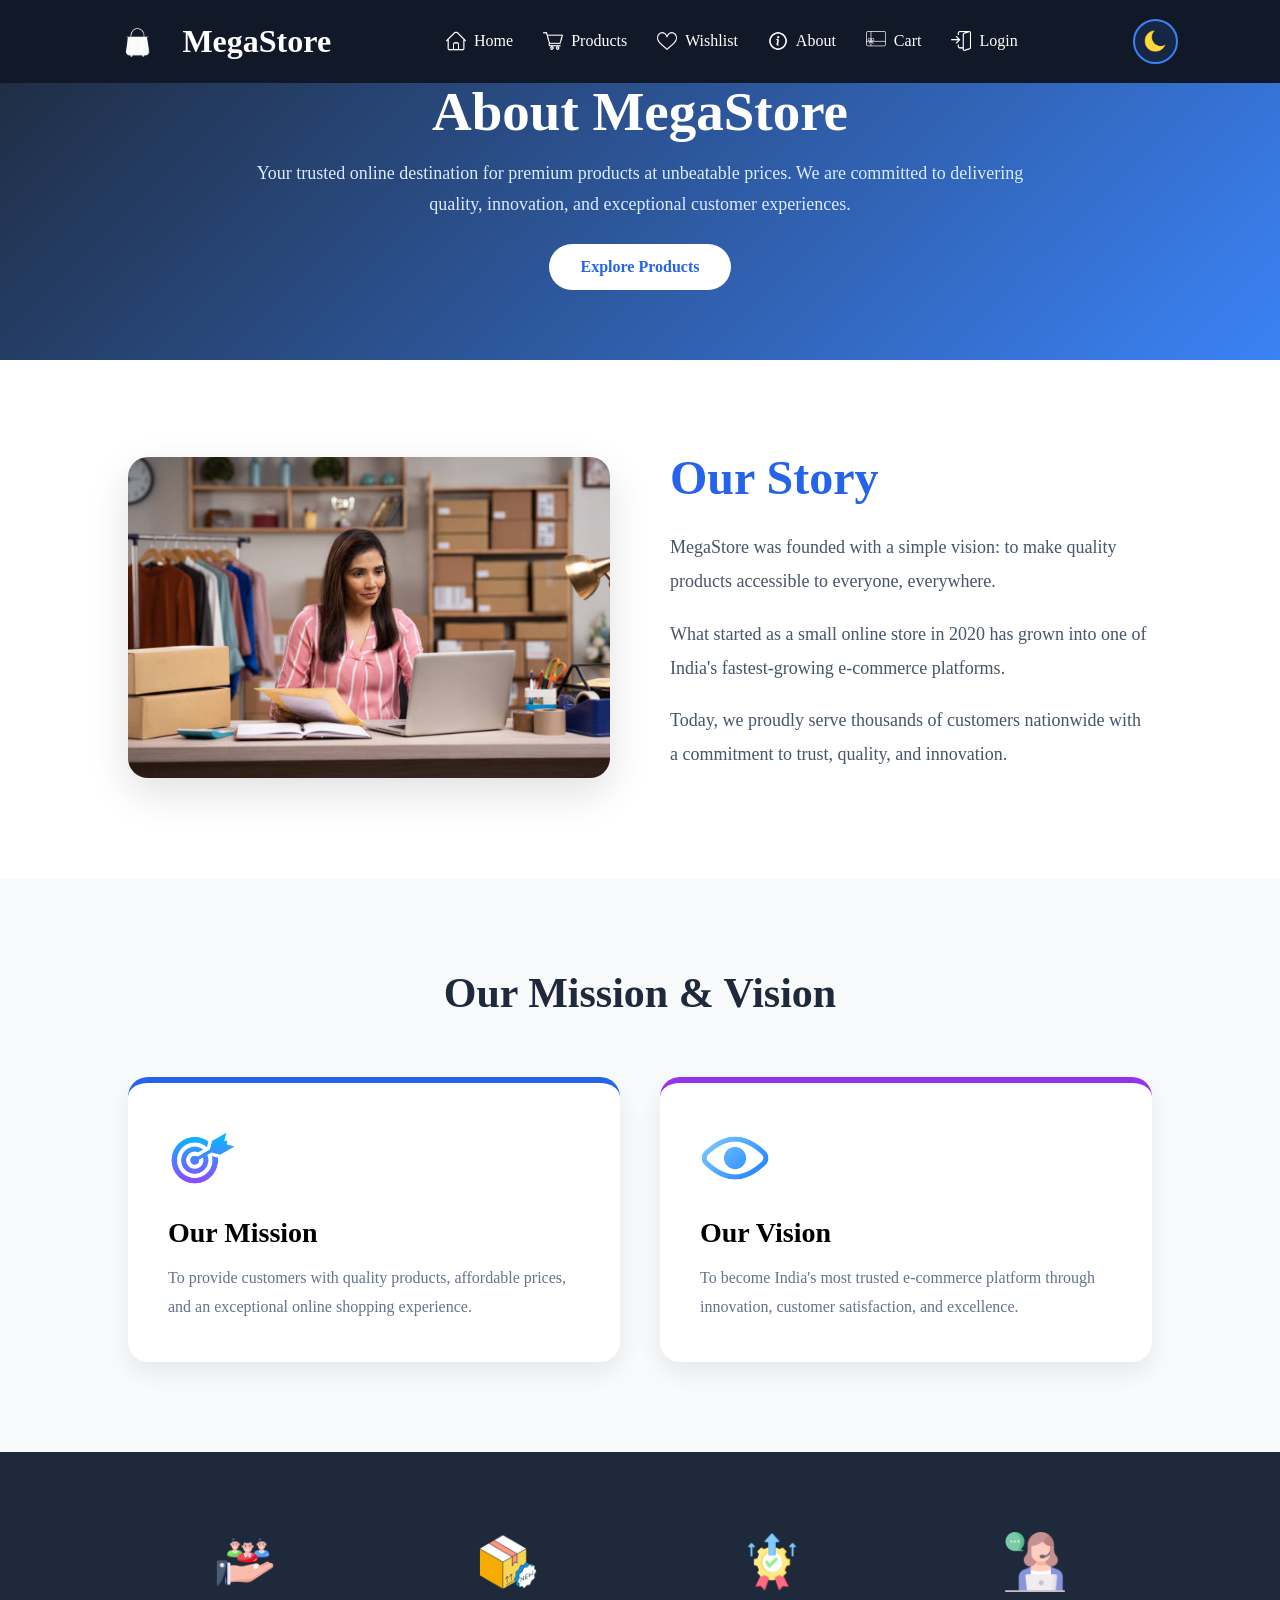
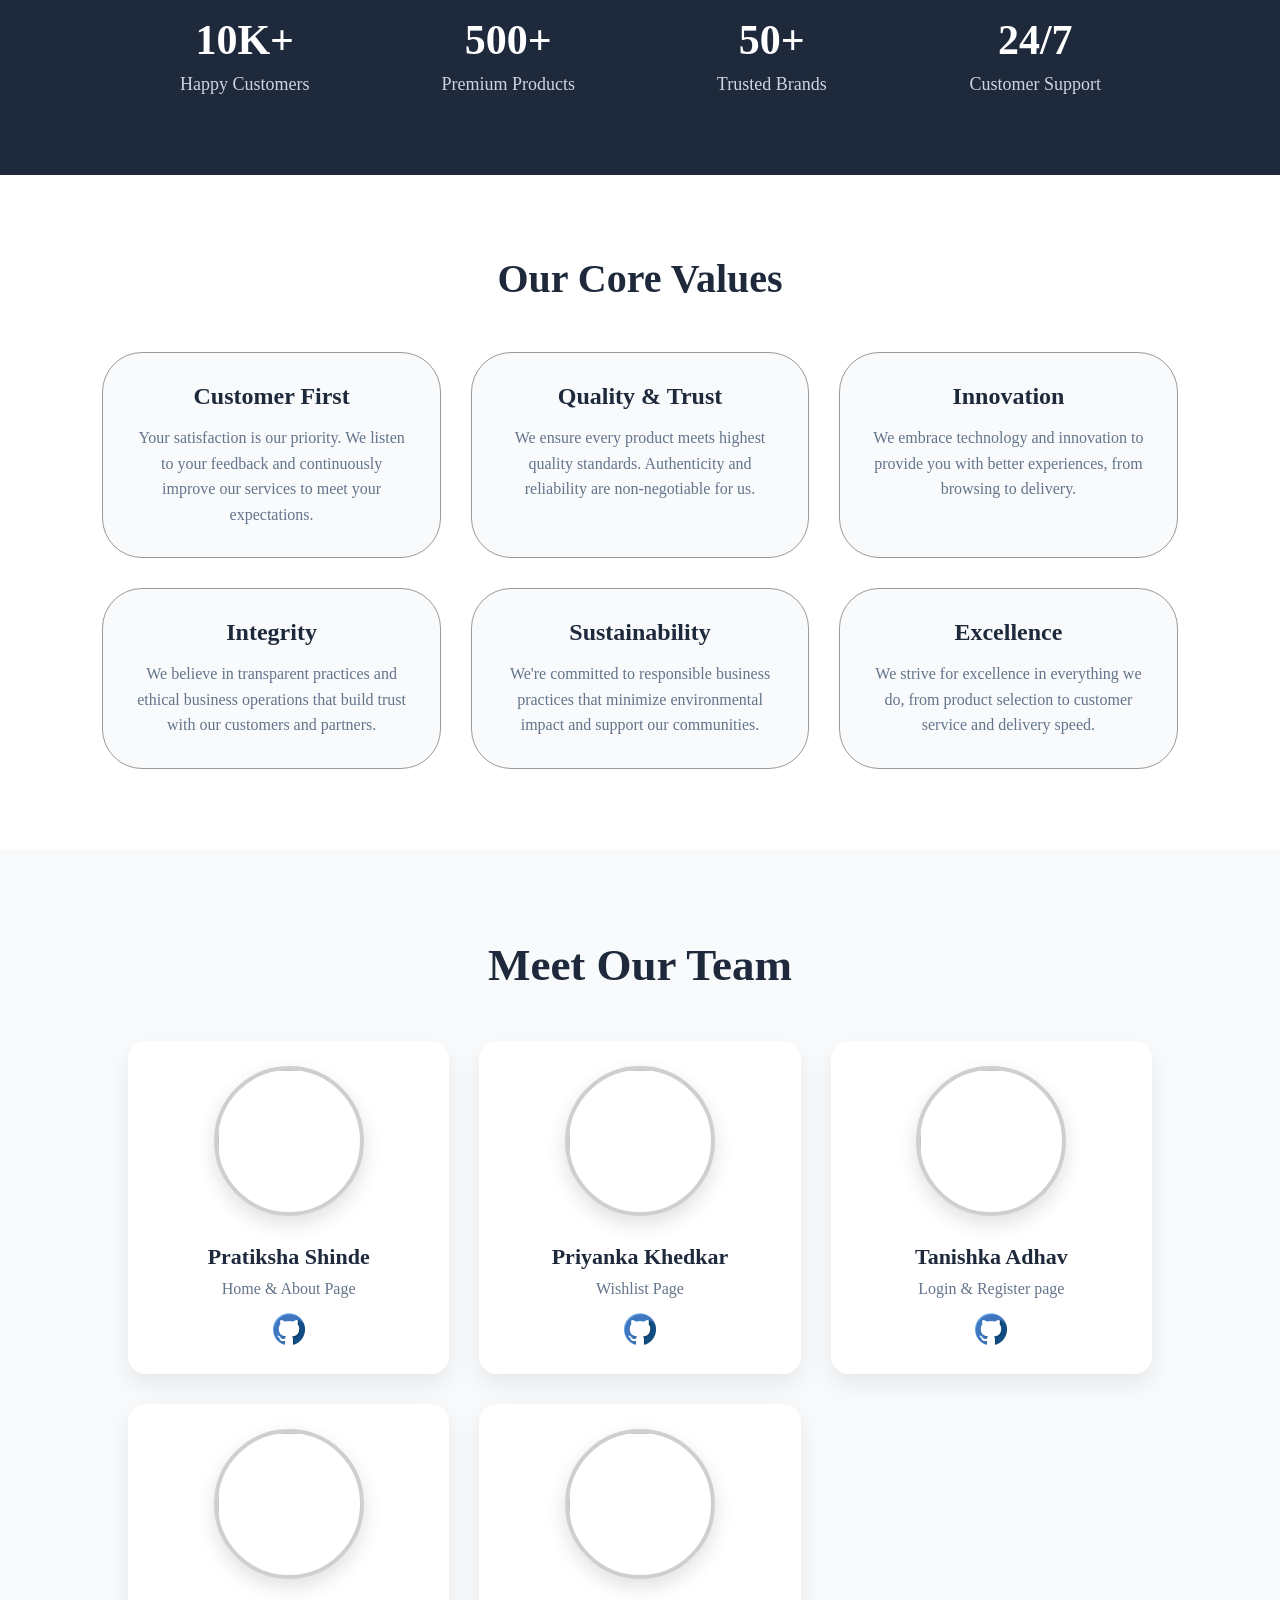
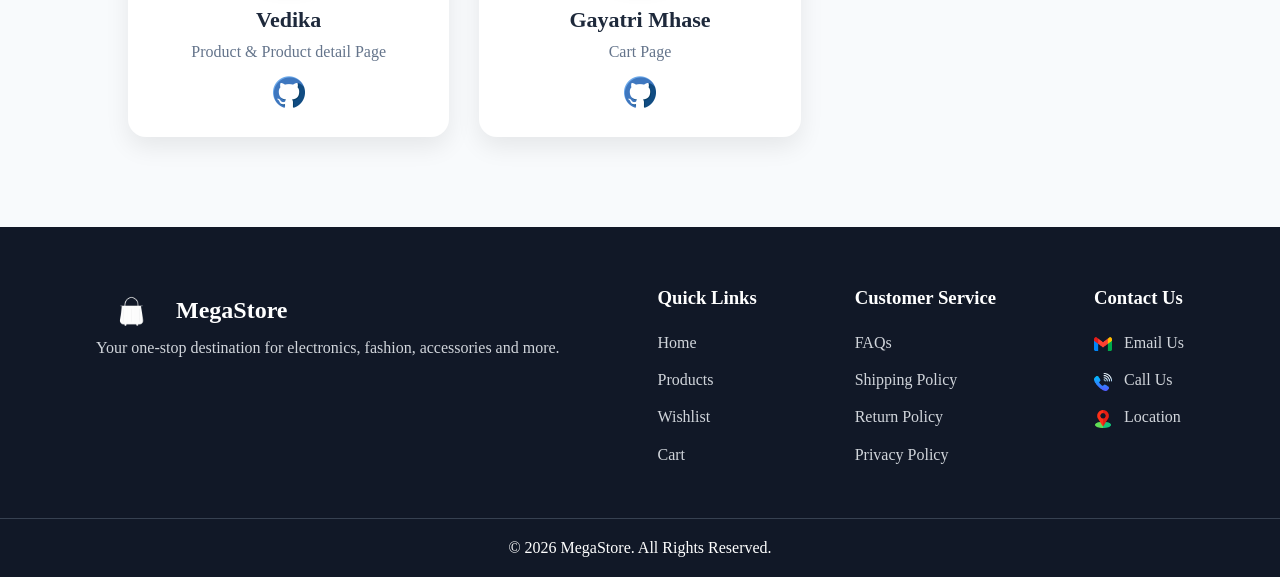
==== commit 88bc9608: "Merge branch 'main' into main" ====
--- a/pages/about.html
+++ b/pages/about.html
@@ -1,356 +1,369 @@
 <!DOCTYPE html>
 <html>
+
 <head>
-  <title>About Page</title>
-  <link rel="stylesheet" href="./../css/about.css">
-  <link rel="stylesheet" href="./../css/header.css">
-  <link rel="stylesheet" href="./../css/footer.css">
+    <title>About Page</title>
+    <link rel="stylesheet" href="./../css/about.css">
+    <link rel="stylesheet" href="./../css/header.css">
+    <link rel="stylesheet" href="./../css/footer.css">
 </head>
+
 <body>
-     <!-- header -->
-  <header>
-    <nav class="navbar">
-      <div class="logo">
-        <img src="./../images/logo.png" alt="Logo" class="logo-img" />
-        <a href="./../index.html">MegaStore</a>
-      </div>
-
-      <ul class="nav-links">
-        <li><a href="./../index.html">Home</a></li>
-        <li><a href="./product.html">Products</a></li>
-        <li><a href="./wishlist.html">Wishlist</a></li>
-        <li><a href="./about.html">About</li>
-        <li><a href="./cart.html">Cart</a></li>
-        <li><a href="./login.html">Login</a></li>
-      </ul>
-
-      <div class="menu-btn" onclick="toggleMenu()">
-        <img src="./../images/menu.png" alt="menu" />
-      </div>
-  </header>
-
-<!-- About Hero Section -->
-<section class="about-hero">
-
-    <div class="hero-content">
-        <h1>About MegaStore</h1>
-
-        <p>
-            Your trusted online destination for premium products at unbeatable prices.
-            We are committed to delivering quality, innovation, and exceptional customer experiences.
-        </p>
-
-        <a href="./products.html" class="hero-btn">
-            Explore Products
-        </a>
-    </div>
-
-</section>
-
-
-<!-- Our Story Section -->
-
-<section class="story-section">
-
-    <div class="story-image">
-
-        <img src="./../images/story.jpg" alt="Our Story">
-
-    </div>
-
-    <div class="story-content">
-
-        <h2>Our Story</h2>
-
-        <p>
-            MegaStore was founded with a simple vision: to make quality products
-            accessible to everyone, everywhere.
-        </p>
-
-        <p>
-            What started as a small online store in 2020 has grown into one of
-            India's fastest-growing e-commerce platforms.
-        </p>
-
-        <p>
-            Today, we proudly serve thousands of customers nationwide with a
-            commitment to trust, quality, and innovation.
-        </p>
-
-    </div>
-
-</section>
-
-<!-- mission and vission -->
-<section class="mission-section">
-
-    <h2>Our Mission & Vision</h2>
-
-    <div class="mission-container">
-
-        <!-- Mission -->
-
-        <div class="mission-box">
-
-            <img src="./../images/mission.png" alt="Mission" class="mv-icon">
-
-            <h3>Our Mission</h3>
+    <!-- header -->
+    <header>
+        <nav class="navbar">
+            <div class="logo">
+                <img src="./../images/logo.png" alt="Logo" class="logo-img" />
+                <a href="./../index.html">MegaStore</a>
+            </div>
+
+            <ul class="nav-links">
+                <li><a href="./../index.html"><img src="./../images/home.png" class="nav-icon">Home</a></li>
+                <li><a href="#"><img src="./../images/shop.png" class="nav-icon">Products</a></li>
+                <li><a href="./wishlist.html"><img src="./../images/like.png" class="nav-icon">Wishlist</a></li>
+                <li><a href="./about.html"><img src="./../images/info.png" class="nav-icon">About</a></li>
+                <li><a href="./cart.html"><img src="./../images/card.png" class="nav-icon">Cart</a></li>
+                <li><a href="./login.html"><img src="./../images/log.png" class="nav-icon">Login</a></li>
+            </ul>
+
+            <button id="themeToggle" class="theme-btn">
+                <img src="../images/moon.png" alt="theme" id="themeIcon">
+            </button>
+
+            <div class="menu-btn" onclick="toggleMenu()">
+                <img src="./../images/menu.png" alt="menu" />
+            </div>
+    </header>
+
+    <!-- About Hero Section -->
+    <section class="about-hero">
+
+        <div class="hero-content">
+            <h1>About MegaStore</h1>
 
             <p>
-                To provide customers with quality products, affordable prices,
-                and an exceptional online shopping experience.
+                Your trusted online destination for premium products at unbeatable prices.
+                We are committed to delivering quality, innovation, and exceptional customer experiences.
             </p>
 
-        </div>
-
-        <!-- Vision -->
-
-        <div class="vision-box">
-
-            <img src="./../images/vision.png" alt="Vision" class="mv-icon">
-
-            <h3>Our Vision</h3>
+            <a href="./products.html" class="hero-btn">
+                Explore Products
+            </a>
+        </div>
+
+    </section>
+
+
+    <!-- Our Story Section -->
+
+    <section class="story-section">
+
+        <div class="story-image">
+
+            <img src="./../images/story.jpg" alt="Our Story">
+
+        </div>
+
+        <div class="story-content">
+
+            <h2>Our Story</h2>
 
             <p>
-                To become India's most trusted e-commerce platform through
-                innovation, customer satisfaction, and excellence.
+                MegaStore was founded with a simple vision: to make quality products
+                accessible to everyone, everywhere.
             </p>
 
-        </div>
-
-    </div>
-
-</section>
-
-      <!-- Statistics -->
-<section class="stats">
-
-    <div class="stat-box">
-
-        <img src="./../images/customers.png" alt="Customers">
-
-        <h2>10K+</h2>
-
-        <p>Happy Customers</p>
-
-    </div>
-
-    <div class="stat-box">
-
-        <img src="./../images/product.png" alt="Products">
-
-        <h2>500+</h2>
-
-        <p>Premium Products</p>
-
-    </div>
-
-    <div class="stat-box">
-
-        <img src="./../images/brand.png" alt="Brands">
-
-        <h2>50+</h2>
-
-        <p>Trusted Brands</p>
-
-    </div>
-
-    <div class="stat-box">
-
-        <img src="./../images/support.png" alt="Support">
-
-        <h2>24/7</h2>
-
-        <p>Customer Support</p>
-
-    </div>
-
-</section>
+            <p>
+                What started as a small online store in 2020 has grown into one of
+                India's fastest-growing e-commerce platforms.
+            </p>
+
+            <p>
+                Today, we proudly serve thousands of customers nationwide with a
+                commitment to trust, quality, and innovation.
+            </p>
+
+        </div>
+
+    </section>
+
+    <!-- mission and vission -->
+    <section class="mission-section">
+
+        <h2>Our Mission & Vision</h2>
+
+        <div class="mission-container">
+
+            <!-- Mission -->
+
+            <div class="mission-box">
+
+                <img src="./../images/mission.png" alt="Mission" class="mv-icon">
+
+                <h3>Our Mission</h3>
+
+                <p>
+                    To provide customers with quality products, affordable prices,
+                    and an exceptional online shopping experience.
+                </p>
+
+            </div>
+
+            <!-- Vision -->
+
+            <div class="vision-box">
+
+                <img src="./../images/vision.png" alt="Vision" class="mv-icon">
+
+                <h3>Our Vision</h3>
+
+                <p>
+                    To become India's most trusted e-commerce platform through
+                    innovation, customer satisfaction, and excellence.
+                </p>
+
+            </div>
+
+        </div>
+
+    </section>
+
+    <!-- Statistics -->
+    <section class="stats">
+
+        <div class="stat-box">
+
+            <img src="./../images/customers.png" alt="Customers">
+
+            <h2>10K+</h2>
+
+            <p>Happy Customers</p>
+
+        </div>
+
+        <div class="stat-box">
+
+            <img src="./../images/product.png" alt="Products">
+
+            <h2>500+</h2>
+
+            <p>Premium Products</p>
+
+        </div>
+
+        <div class="stat-box">
+
+            <img src="./../images/brand.png" alt="Brands">
+
+            <h2>50+</h2>
+
+            <p>Trusted Brands</p>
+
+        </div>
+
+        <div class="stat-box">
+
+            <img src="./../images/support.png" alt="Support">
+
+            <h2>24/7</h2>
+
+            <p>Customer Support</p>
+
+        </div>
+
+    </section>
 
     <!-- Our Values -->
     <section class="values">
-      <h2>Our Core Values</h2>
-      <div class="values-grid">
-        <div class="value-card">
-          <h3>Customer First</h3>
-          <p>Your satisfaction is our priority. We listen to your feedback and continuously improve our services to meet your expectations.</p>
-        </div>
-
-        <div class="value-card">
-          <h3>Quality & Trust</h3>
-          <p>We ensure every product meets highest quality standards. Authenticity and reliability are non-negotiable for us.</p>
-        </div>
-
-        <div class="value-card">
-          <h3>Innovation</h3>
-          <p>We embrace technology and innovation to provide you with better experiences, from browsing to delivery.</p>
-        </div>
-
-        <div class="value-card">
-          <h3>Integrity</h3>
-          <p>We believe in transparent practices and ethical business operations that build trust with our customers and partners.</p>
-        </div>
-
-        <div class="value-card">
-          <h3>Sustainability</h3>
-          <p>We're committed to responsible business practices that minimize environmental impact and support our communities.</p>
-        </div>
-
-        <div class="value-card">
-          <h3>Excellence</h3>
-          <p>We strive for excellence in everything we do, from product selection to customer service and delivery speed.</p>
-        </div>
-      </div>
+        <h2>Our Core Values</h2>
+        <div class="values-grid">
+            <div class="value-card">
+                <h3>Customer First</h3>
+                <p>Your satisfaction is our priority. We listen to your feedback and continuously improve our services
+                    to meet your expectations.</p>
+            </div>
+
+            <div class="value-card">
+                <h3>Quality & Trust</h3>
+                <p>We ensure every product meets highest quality standards. Authenticity and reliability are
+                    non-negotiable for us.</p>
+            </div>
+
+            <div class="value-card">
+                <h3>Innovation</h3>
+                <p>We embrace technology and innovation to provide you with better experiences, from browsing to
+                    delivery.</p>
+            </div>
+
+            <div class="value-card">
+                <h3>Integrity</h3>
+                <p>We believe in transparent practices and ethical business operations that build trust with our
+                    customers and partners.</p>
+            </div>
+
+            <div class="value-card">
+                <h3>Sustainability</h3>
+                <p>We're committed to responsible business practices that minimize environmental impact and support our
+                    communities.</p>
+            </div>
+
+            <div class="value-card">
+                <h3>Excellence</h3>
+                <p>We strive for excellence in everything we do, from product selection to customer service and delivery
+                    speed.</p>
+            </div>
+        </div>
     </section>
 
     <!-- Team Section -->
-<section class="team">
-
-    <h2>Meet Our Team</h2>
-
-    <div class="team-grid">
-
-        <!-- Member 1 -->
-        <div class="team-member">
-            <div class="member-image">
-                <img src="https://avatars.githubusercontent.com/u/237554624?v=4">
-            </div>
-
-            <div class="member-info">
-                <h3>Pratiksha Shinde</h3>
-                <p class="member-role"> Home & About Page</p>
-
-                <a href="https://github.com/PratikshaShinde21" target="_blank">
-                    <img src="./../images/github.png" alt="GitHub" class="github-icon">
+    <section class="team">
+
+        <h2>Meet Our Team</h2>
+
+        <div class="team-grid">
+
+            <!-- Member 1 -->
+            <div class="team-member">
+                <div class="member-image">
+                    <img src="https://avatars.githubusercontent.com/u/237554624?v=4">
+                </div>
+
+                <div class="member-info">
+                    <h3>Pratiksha Shinde</h3>
+                    <p class="member-role"> Home & About Page</p>
+
+                    <a href="https://github.com/PratikshaShinde21" target="_blank">
+                        <img src="./../images/github.png" alt="GitHub" class="github-icon">
+                    </a>
+                </div>
+            </div>
+
+            <!-- Member 2 -->
+            <div class="team-member">
+                <div class="member-image">
+                    <img src="https://avatars.githubusercontent.com/u/173941003?v=4">
+                </div>
+
+                <div class="member-info">
+                    <h3>Priyanka Khedkar</h3>
+                    <p class="member-role">Wishlist Page</p>
+
+                    <a href="https://github.com/Priyankakhedkar10" target="_blank">
+                        <img src="./../images/github.png" alt="GitHub" class="github-icon">
+                    </a>
+                </div>
+            </div>
+
+            <!-- Member 3 -->
+            <div class="team-member">
+                <div class="member-image">
+                    <img src="https://avatars.githubusercontent.com/u/257543562?v=4">
+                </div>
+
+                <div class="member-info">
+                    <h3>Tanishka Adhav</h3>
+                    <p class="member-role">Login & Register page</p>
+
+                    <a href="https://github.com/tanishkaadhav30" target="_blank">
+                        <img src="./../images/github.png" alt="GitHub" class="github-icon">
+                    </a>
+                </div>
+            </div>
+
+            <!-- Member 4 -->
+            <div class="team-member">
+                <div class="member-image">
+                    <img src="https://avatars.githubusercontent.com/u/137777541?v=4">
+                </div>
+
+                <div class="member-info">
+                    <h3>Vedika</h3>
+                    <p class="member-role">Product & Product detail Page</p>
+
+                    <a href="https://github.com/vedika2554" target="_blank">
+                        <img src="./../images/github.png" alt="GitHub" class="github-icon">
+                    </a>
+                </div>
+            </div>
+
+            <!-- Member 5 -->
+            <div class="team-member">
+                <div class="member-image">
+                    <img src="https://avatars.githubusercontent.com/u/236081341?v=4">
+                </div>
+
+                <div class="member-info">
+                    <h3>Gayatri Mhase</h3>
+                    <p class="member-role">Cart Page</p>
+
+                    <a href="https://github.com/Gayatrimhase021" target="_blank">
+                        <img src="./../images/github.png" alt="GitHub" class="github-icon">
+                    </a>
+                </div>
+            </div>
+
+        </div>
+
+    </section>
+
+    <!-- footer -->
+    <footer class="footer">
+        <div class="footer-container">
+            <div class="footer-box">
+                <div class="footer-logo">
+                    <img src="./../images/logo.png" alt="Logo" class="footer-logo-img" />
+                    <h2>MegaStore</h2>
+                </div>
+                <p>
+                    Your one-stop destination for electronics, fashion, accessories and
+                    more.
+                </p>
+            </div>
+
+            <div class="footer-box">
+                <h3>Quick Links</h3>
+
+                <a href="./../index.html">Home</a>
+                <a href="./products.html">Products</a>
+                <a href="./wishlist.html">Wishlist</a>
+                <a href="./cart.html">Cart</a>
+            </div>
+
+            <div class="footer-box">
+                <h3>Customer Service</h3>
+
+                <a href="#">FAQs</a>
+                <a href="#">Shipping Policy</a>
+                <a href="#">Return Policy</a>
+                <a href="#">Privacy Policy</a>
+            </div>
+
+            <div class="footer-box">
+                <h3>Contact Us</h3>
+
+                <a href="mailto:pratikshashinde2622@gmail.com">
+                    <img src="./../images/gmail.png" class="contact-icon" />
+                    Email Us
                 </a>
-            </div>
-        </div>
-
-        <!-- Member 2 -->
-        <div class="team-member">
-            <div class="member-image">
-                <img src="https://avatars.githubusercontent.com/u/173941003?v=4">
-            </div>
-
-            <div class="member-info">
-                <h3>Priyanka Khedkar</h3>
-                <p class="member-role">Wishlist Page</p>
-
-                <a href="https://github.com/Priyankakhedkar10" target="_blank">
-                    <img src="./../images/github.png" alt="GitHub" class="github-icon">
+
+                <a href="tel:+919595527262">
+                    <img src="./../images/phone.png" class="contact-icon" />
+                    Call Us
                 </a>
-            </div>
-        </div>
-
-        <!-- Member 3 -->
-        <div class="team-member">
-            <div class="member-image">
-                <img src="https://avatars.githubusercontent.com/u/257543562?v=4">
-            </div>
-
-            <div class="member-info">
-                <h3>Tanishka Adhav</h3>
-                <p class="member-role">Login & Register page</p>
-
-                <a href="https://github.com/tanishkaadhav30" target="_blank">
-                    <img src="./../images/github.png" alt="GitHub" class="github-icon">
+
+                <a href="https://maps.app.goo.gl/vdkeZXEgAPpNCxTE6" target="_blank">
+                    <img src="./../images/location.png" class="contact-icon" />
+                    Location
                 </a>
             </div>
         </div>
 
-        <!-- Member 4 -->
-        <div class="team-member">
-            <div class="member-image">
-                <img src="https://avatars.githubusercontent.com/u/137777541?v=4">
-            </div>
-
-            <div class="member-info">
-                <h3>Vedika</h3>
-                <p class="member-role">Product & Product detail Page</p>
-
-                <a href="https://github.com/vedika2554" target="_blank">
-                    <img src="./../images/github.png" alt="GitHub" class="github-icon">
-                </a>
-            </div>
-        </div>
-
-        <!-- Member 5 -->
-        <div class="team-member">
-            <div class="member-image">
-                <img src="https://avatars.githubusercontent.com/u/236081341?v=4">
-            </div>
-
-            <div class="member-info">
-                <h3>Gayatri Mhase</h3>
-                <p class="member-role">Cart Page</p>
-
-                <a href="https://github.com/Gayatrimhase021" target="_blank">
-                    <img src="./../images/github.png" alt="GitHub" class="github-icon">
-                </a>
-            </div>
-        </div>
-
-    </div>
-
-</section>
-    
-
-
-     <!-- footer -->
-    <footer class="footer">
-      <div class="footer-container">
-        <div class="footer-box">
-          <div class="footer-logo">
-            <img src="./../images/logo.png" alt="Logo" class="footer-logo-img" />
-            <h2>MegaStore</h2>
-          </div>
-          <p>
-            Your one-stop destination for electronics, fashion, accessories and
-            more.
-          </p>
-        </div>
-
-        <div class="footer-box">
-          <h3>Quick Links</h3>
-
-          <a href="./../index.html">Home</a>
-          <a href="./products.html">Products</a>
-          <a href="./wishlist.html">Wishlist</a>
-          <a href="./cart.html">Cart</a>
-        </div>
-
-        <div class="footer-box">
-          <h3>Customer Service</h3>
-
-          <a href="#">FAQs</a>
-          <a href="#">Shipping Policy</a>
-          <a href="#">Return Policy</a>
-          <a href="#">Privacy Policy</a>
-        </div>
-
-        <div class="footer-box">
-          <h3>Contact Us</h3>
-
-          <a href="mailto:pratikshashinde2622@gmail.com">
-            <img src="./../images/gmail.png" class="contact-icon" /> 
-             Email Us
-          </a>
-
-          <a href="tel:+919595527262">
-            <img src="./../images/phone.png" class="contact-icon" />
-             Call Us
-          </a>
-
-          <a href="https://maps.app.goo.gl/vdkeZXEgAPpNCxTE6" target="_blank">
-            <img src="./../images/location.png" class="contact-icon" />
-            Location
-          </a>
-        </div>
-      </div>
-
-      <div class="footer-bottom">
-        <p>© 2026 MegaStore. All Rights Reserved.</p>
-      </div>
+        <div class="footer-bottom">
+            <p>© 2026 MegaStore. All Rights Reserved.</p>
+        </div>
     </footer>
+
+   <script src="../js/about.js"></script>
 </body>
+
 </html>
--- a/css/about.css
+++ b/css/about.css
@@ -326,4 +326,51 @@
 
 .github-icon:hover{
     transform:scale(1.2);
+}
+
+/* dark light */
+/* Theme Button */
+.theme-btn{
+    background: white;
+    border: 2px solid #2563eb;
+    border-radius: 50%;
+    width: 45px;
+    height: 45px;
+    cursor: pointer;
+    display: flex;
+    align-items: center;
+    justify-content: center;
+}
+
+.theme-btn img{
+    width: 22px;
+    height: 22px;
+}
+
+
+/* Dark Mode */
+body.dark-mode{
+    background: #111827;
+    color: white;
+}
+
+body.dark-mode section{
+    background: #111827 !important;
+}
+
+body.dark-mode .story-content,
+body.dark-mode .value-card,
+body.dark-mode .team-member,
+body.dark-mode .mission-box,
+body.dark-mode .vision-box,
+body.dark-mode .stat-box{
+    background: #1f2937;
+    color: white;
+}
+
+body.dark-mode h1,
+body.dark-mode h2,
+body.dark-mode h3,
+body.dark-mode p{
+    color: white;
 }
--- a/css/header.css
+++ b/css/header.css
@@ -10,8 +10,12 @@
     align-items: center;
     padding: 18px 8%;
     background-color: #111827;
-    position: sticky;
+
+    position: fixed;
     top: 0;
+    left: 0;
+    width: 100%;
+
     z-index: 1000;
 }
 
@@ -57,11 +61,25 @@
     gap: 30px;
 }
 
-.nav-links a {
+.nav-links a{
+    display: flex;
+    align-items: center;
+    gap: 8px;
     text-decoration: none;
     color: white;
     font-size: 1rem;
     transition: 0.3s;
+}
+
+.nav-icon{
+    width: 20px;
+    height: 20px;
+    object-fit: contain;
+}
+
+.nav-links a:hover{
+    color: #3b82f6;
+    transform: translateY(-2px);
 }
 
 /* responsive */
@@ -87,4 +105,102 @@
     .nav-links.active {
         display: flex !important;
     }
+}
+
+/* dark light */
+/* Theme Button */
+.theme-btn{
+    width: 45px;
+    height: 45px;
+    border: 2px solid #3b82f6;
+    border-radius: 50%;
+    background: rgba(59, 130, 246, 0.15);
+    display: flex;
+    align-items: center;
+    justify-content: center;
+    cursor: pointer;
+    transition: 0.3s ease;
+}
+
+.theme-btn img{
+    width: 22px;
+    height: 22px;
+    object-fit: contain;
+}
+
+.theme-btn:hover{
+    background: #f2f2f2;
+    transform: scale(1.1);
+    box-shadow: 0 0 15px rgba(59,130,246,0.5);
+}
+
+/* Dark Mode */
+
+/* ================= DARK MODE ================= */
+
+body.dark-mode{
+    background:#0f172a;
+    color:#fff;
+}
+
+/* CART PAGE */
+body.dark-mode .cart-section,
+body.dark-mode .coupon-box,
+body.dark-mode .summary-box,
+body.dark-mode .card,
+body.dark-mode .empty-cart-box{
+    background:#1e293b;
+    color:#fff;
+}
+
+body.dark-mode .cart-item{
+    background:#334155;
+    border-color:#475569;
+}
+
+body.dark-mode .product-info p,
+body.dark-mode .price-box del{
+    color:#cbd5e1;
+}
+
+body.dark-mode .back-btn{
+    background:#334155;
+    color:#fff;
+}
+
+body.dark-mode .back-btn:hover{
+    background:#475569;
+}
+
+/* WISHLIST PAGE */
+
+body.dark-mode .summary-card,
+body.dark-mode .product-card,
+body.dark-mode .select-all-box,
+body.dark-mode .search-box input,
+body.dark-mode #sortSelect{
+    background:#1e293b;
+    color:#fff;
+    border-color:#475569;
+}
+
+body.dark-mode .wishlist-header p,
+body.dark-mode .summary-card span,
+body.dark-mode .empty-state p{
+    color:#cbd5e1;
+}
+
+body.dark-mode .card-content h3,
+body.dark-mode .wishlist-header h1,
+body.dark-mode .empty-state h2{
+    color:#fff;
+}
+
+body.dark-mode .share-product{
+    background:#334155;
+    color:#fff;
+}
+
+body.dark-mode #toast{
+    background:#334155;
 }
--- a/css/footer.css
+++ b/css/footer.css
@@ -32,6 +32,8 @@
     display: grid;
     grid-template-columns: repeat(auto-fit, minmax(220px, 1fr));
     gap: 30px;
+    display: flex;
+    justify-content: space-between;
 }
 
 .footer-box h3 {
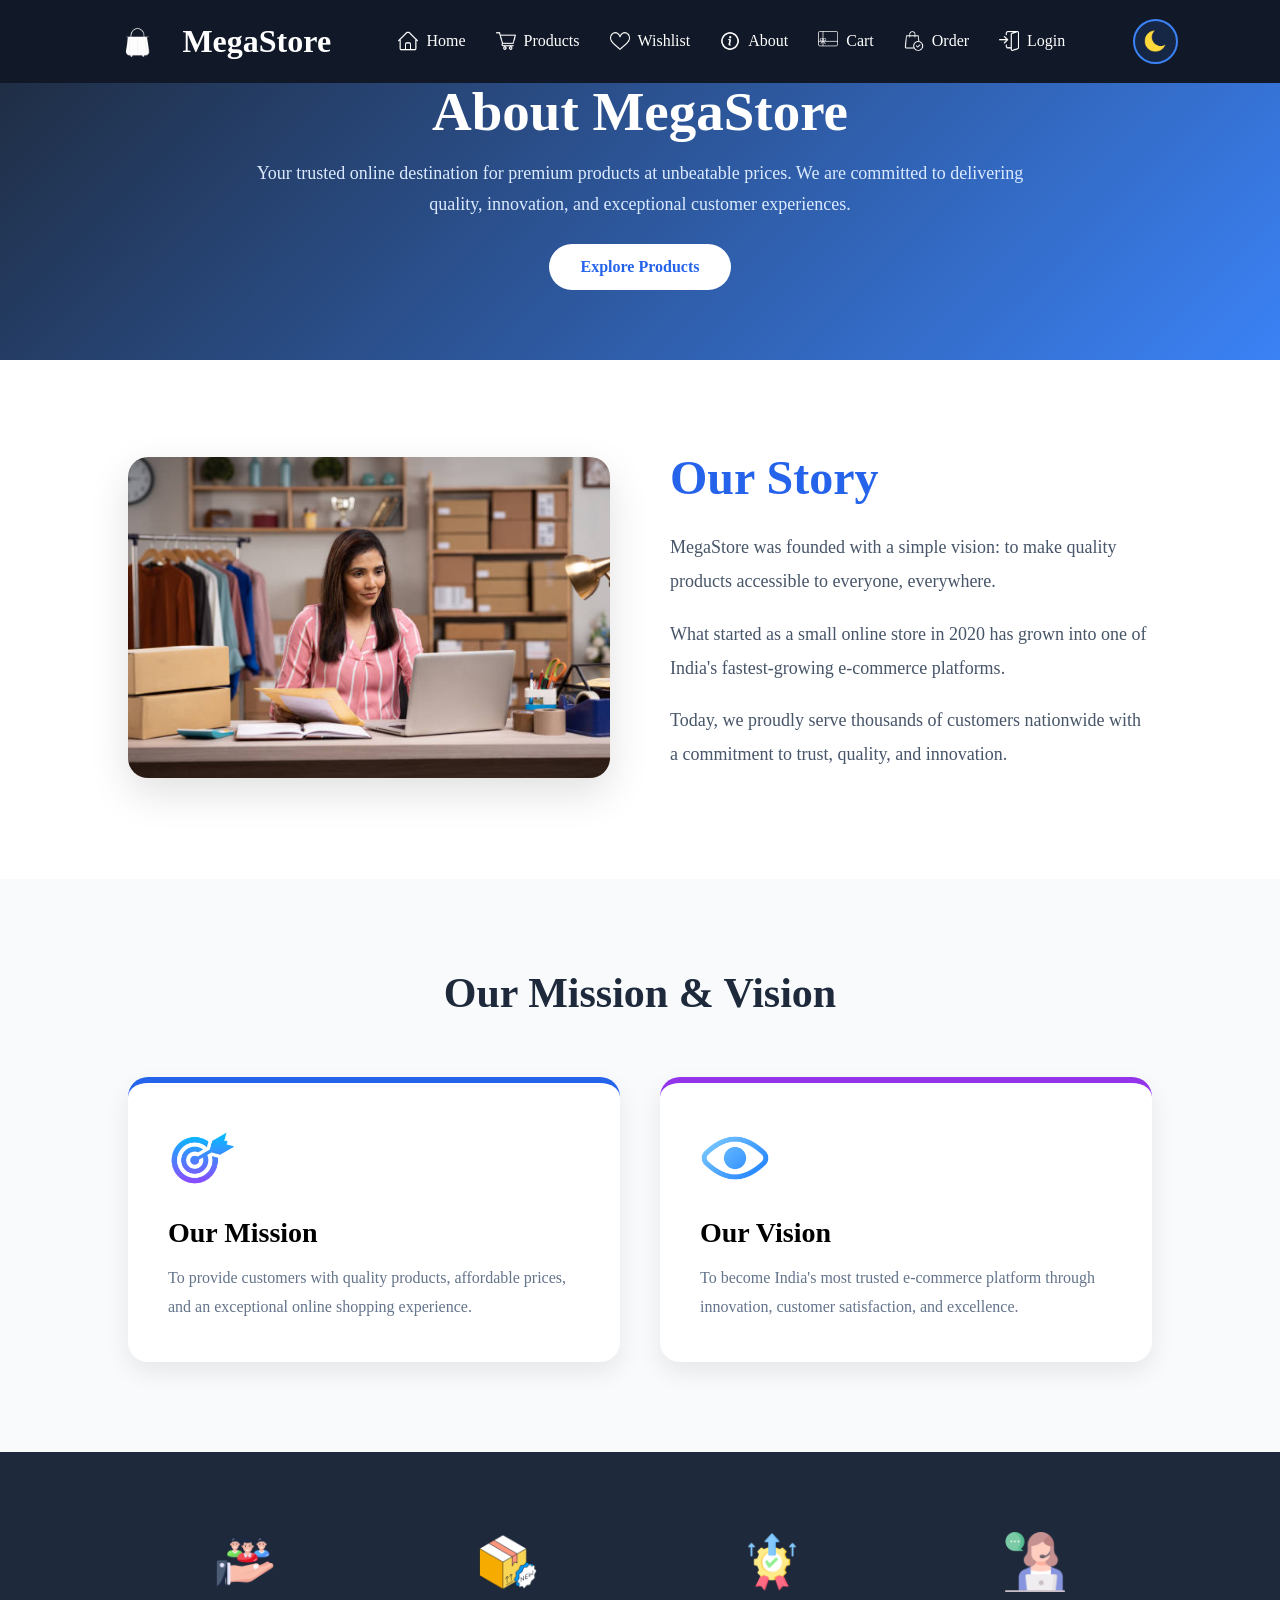
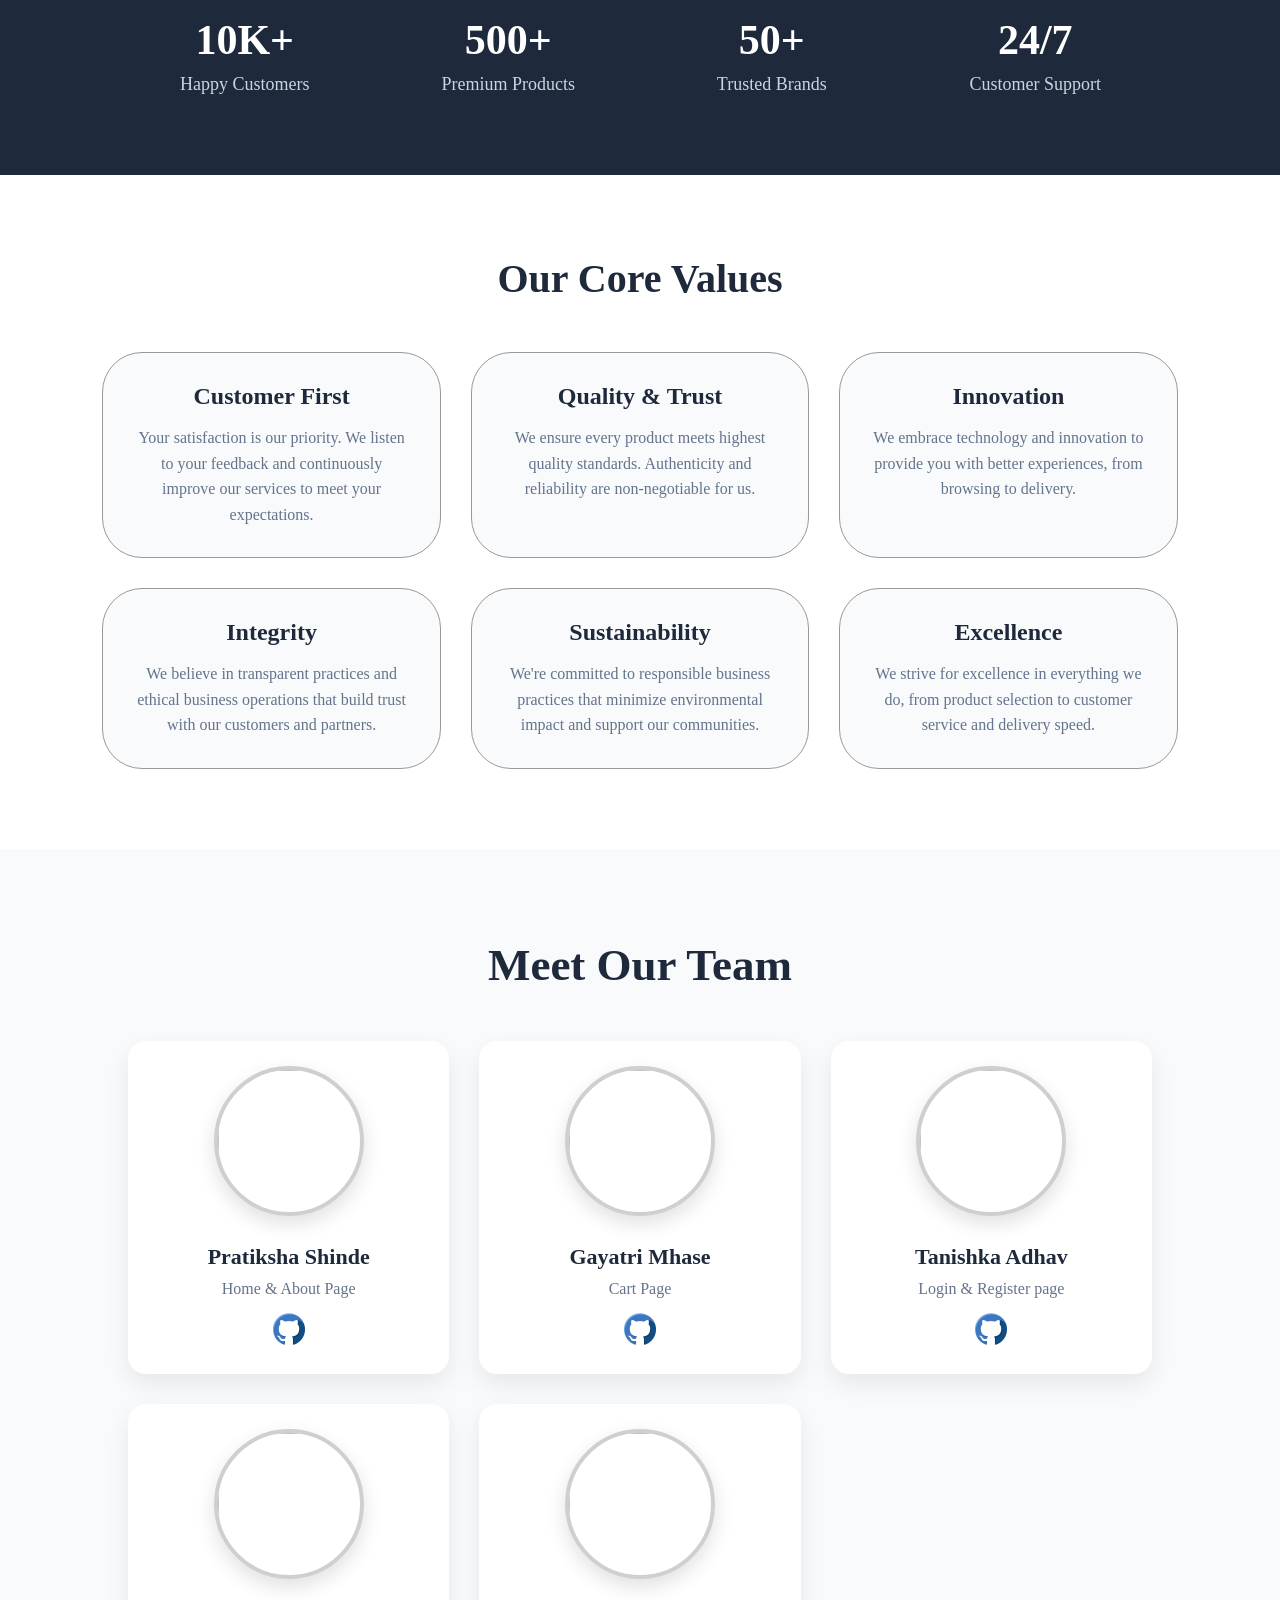
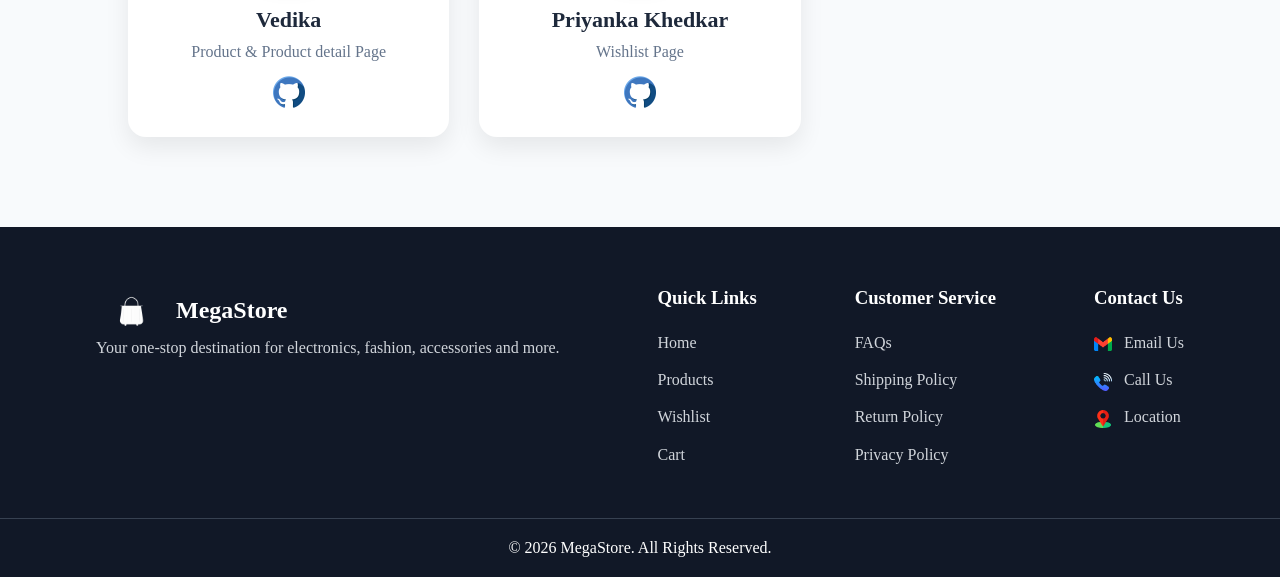
==== commit 1d02c924: "add btn func" ====
--- a/pages/about.html
+++ b/pages/about.html
@@ -19,11 +19,17 @@
 
             <ul class="nav-links">
                 <li><a href="./../index.html"><img src="./../images/home.png" class="nav-icon">Home</a></li>
-                <li><a href="#"><img src="./../images/shop.png" class="nav-icon">Products</a></li>
+                <li><a href="./products.html"><img src="./../images/shop.png" class="nav-icon">Products</a></li>
                 <li><a href="./wishlist.html"><img src="./../images/like.png" class="nav-icon">Wishlist</a></li>
                 <li><a href="./about.html"><img src="./../images/info.png" class="nav-icon">About</a></li>
                 <li><a href="./cart.html"><img src="./../images/card.png" class="nav-icon">Cart</a></li>
-                <li><a href="./login.html"><img src="./../images/log.png" class="nav-icon">Login</a></li>
+                <li><a href="./order.html"><img src="./../images/orderbtn.png" class="nav-icon">Order</a></li>
+                <li>
+                    <a href="./login.html" class="login-btn" id="authBtn">
+                        <img src="./../images/log.png" class="nav-icon">
+                        <span id="navAuthText">Login</span>
+                    </a>
+                </li>
             </ul>
 
             <button id="themeToggle" class="theme-btn">
@@ -241,71 +247,72 @@
             <!-- Member 2 -->
             <div class="team-member">
                 <div class="member-image">
+                    <img src="https://avatars.githubusercontent.com/u/236081341?v=4">
+                </div>
+
+                <div class="member-info">
+                    <h3>Gayatri Mhase</h3>
+                    <p class="member-role">Cart Page</p>
+
+                    <a href="https://github.com/Gayatrimhase021" target="_blank">
+                        <img src="./../images/github.png" alt="GitHub" class="github-icon">
+                    </a>
+                </div>
+            </div>
+            
+            <!-- Member 3 -->
+            <div class="team-member">
+                <div class="member-image">
+                    <img src="https://avatars.githubusercontent.com/u/257543562?v=4">
+                </div>
+                
+                <div class="member-info">
+                    <h3>Tanishka Adhav</h3>
+                    <p class="member-role">Login & Register page</p>
+
+                    <a href="https://github.com/tanishkaadhav30" target="_blank">
+                        <img src="./../images/github.png" alt="GitHub" class="github-icon">
+                    </a>
+                </div>
+            </div>
+
+            <!-- Member 4 -->
+            <div class="team-member">
+                <div class="member-image">
+                    <img src="https://avatars.githubusercontent.com/u/137777541?v=4">
+                </div>
+                
+                <div class="member-info">
+                    <h3>Vedika</h3>
+                    <p class="member-role">Product & Product detail Page</p>
+                    
+                    <a href="https://github.com/vedika2554" target="_blank">
+                        <img src="./../images/github.png" alt="GitHub" class="github-icon">
+                    </a>
+                </div>
+            </div>
+            
+            <!-- Member 5 -->
+            <div class="team-member">
+                <div class="member-image">
                     <img src="https://avatars.githubusercontent.com/u/173941003?v=4">
                 </div>
-
+    
                 <div class="member-info">
                     <h3>Priyanka Khedkar</h3>
                     <p class="member-role">Wishlist Page</p>
-
+    
                     <a href="https://github.com/Priyankakhedkar10" target="_blank">
                         <img src="./../images/github.png" alt="GitHub" class="github-icon">
                     </a>
                 </div>
             </div>
-
-            <!-- Member 3 -->
-            <div class="team-member">
-                <div class="member-image">
-                    <img src="https://avatars.githubusercontent.com/u/257543562?v=4">
-                </div>
-
-                <div class="member-info">
-                    <h3>Tanishka Adhav</h3>
-                    <p class="member-role">Login & Register page</p>
-
-                    <a href="https://github.com/tanishkaadhav30" target="_blank">
-                        <img src="./../images/github.png" alt="GitHub" class="github-icon">
-                    </a>
-                </div>
-            </div>
-
-            <!-- Member 4 -->
-            <div class="team-member">
-                <div class="member-image">
-                    <img src="https://avatars.githubusercontent.com/u/137777541?v=4">
-                </div>
-
-                <div class="member-info">
-                    <h3>Vedika</h3>
-                    <p class="member-role">Product & Product detail Page</p>
-
-                    <a href="https://github.com/vedika2554" target="_blank">
-                        <img src="./../images/github.png" alt="GitHub" class="github-icon">
-                    </a>
-                </div>
-            </div>
-
-            <!-- Member 5 -->
-            <div class="team-member">
-                <div class="member-image">
-                    <img src="https://avatars.githubusercontent.com/u/236081341?v=4">
-                </div>
-
-                <div class="member-info">
-                    <h3>Gayatri Mhase</h3>
-                    <p class="member-role">Cart Page</p>
-
-                    <a href="https://github.com/Gayatrimhase021" target="_blank">
-                        <img src="./../images/github.png" alt="GitHub" class="github-icon">
-                    </a>
-                </div>
-            </div>
-
-        </div>
-
-    </section>
-
+            
+        </div>
+
+    </section>
+
+     <script src="./../js/header.js"></script>
     <!-- footer -->
     <footer class="footer">
         <div class="footer-container">
@@ -363,7 +370,7 @@
         </div>
     </footer>
 
-   <script src="../js/about.js"></script>
+    <script src="../js/about.js"></script>
 </body>
 
 </html>
--- a/css/header.css
+++ b/css/header.css
@@ -2,6 +2,7 @@
     margin: 0;
     padding: 0;
     box-sizing: border-box;
+    font-family: 'Playfair Display', serif;
 }
 
 header .navbar {
@@ -70,6 +71,10 @@
     font-size: 1rem;
     transition: 0.3s;
 }
+.nav-links li{
+    display:flex;
+    align-items:center;
+}
 
 .nav-icon{
     width: 20px;
@@ -81,6 +86,18 @@
     color: #3b82f6;
     transform: translateY(-2px);
 }
+ /* .login-btn{
+    border:2px solid #3b82f6;
+    color:white !important;
+    padding:8px 10px;
+    border-radius:25px;
+    background:transparent;
+}
+
+.login-btn:hover{
+    background:#3b82f6;
+    color:white !important;
+} */
 
 /* responsive */
 @media(max-width:768px) {
--- a/css/footer.css
+++ b/css/footer.css
@@ -32,7 +32,7 @@
     display: grid;
     grid-template-columns: repeat(auto-fit, minmax(220px, 1fr));
     gap: 30px;
-    display: flex;
+        display: flex;
     justify-content: space-between;
 }
 
@@ -64,4 +64,71 @@
     height: 18px;
     vertical-align: middle;
     margin-right: 8px;
-}+}
+
+
+@media (max-width: 992px){
+
+    .footer-container{
+        flex-wrap: wrap;
+        gap: 40px;
+    }
+
+    .footer-box{
+        min-width: 220px;
+    }
+}
+
+@media (max-width: 768px){
+
+    .footer{
+        padding-top: 40px;
+    }
+
+    .footer-container{
+        flex-direction: column;
+        text-align: center;
+        gap: 30px;
+    }
+
+    .footer-logo{
+        justify-content: center;
+    }
+
+    .footer-box{
+        width: 100%;
+    }
+
+    .footer-box h3{
+        margin-bottom: 12px;
+    }
+
+    .footer-box a{
+        justify-content: center;
+    }
+
+    .contact-icon{
+        margin-right: 6px;
+    }
+}
+
+@media (max-width: 480px){
+
+    .footer-logo-img{
+        width: 55px;
+    }
+
+    .footer-logo h2{
+        font-size: 22px;
+    }
+
+    .footer-box p,
+    .footer-box a{
+        font-size: 14px;
+    }
+
+    .footer-bottom{
+        font-size: 14px;
+        padding: 15px;
+    }
+}
